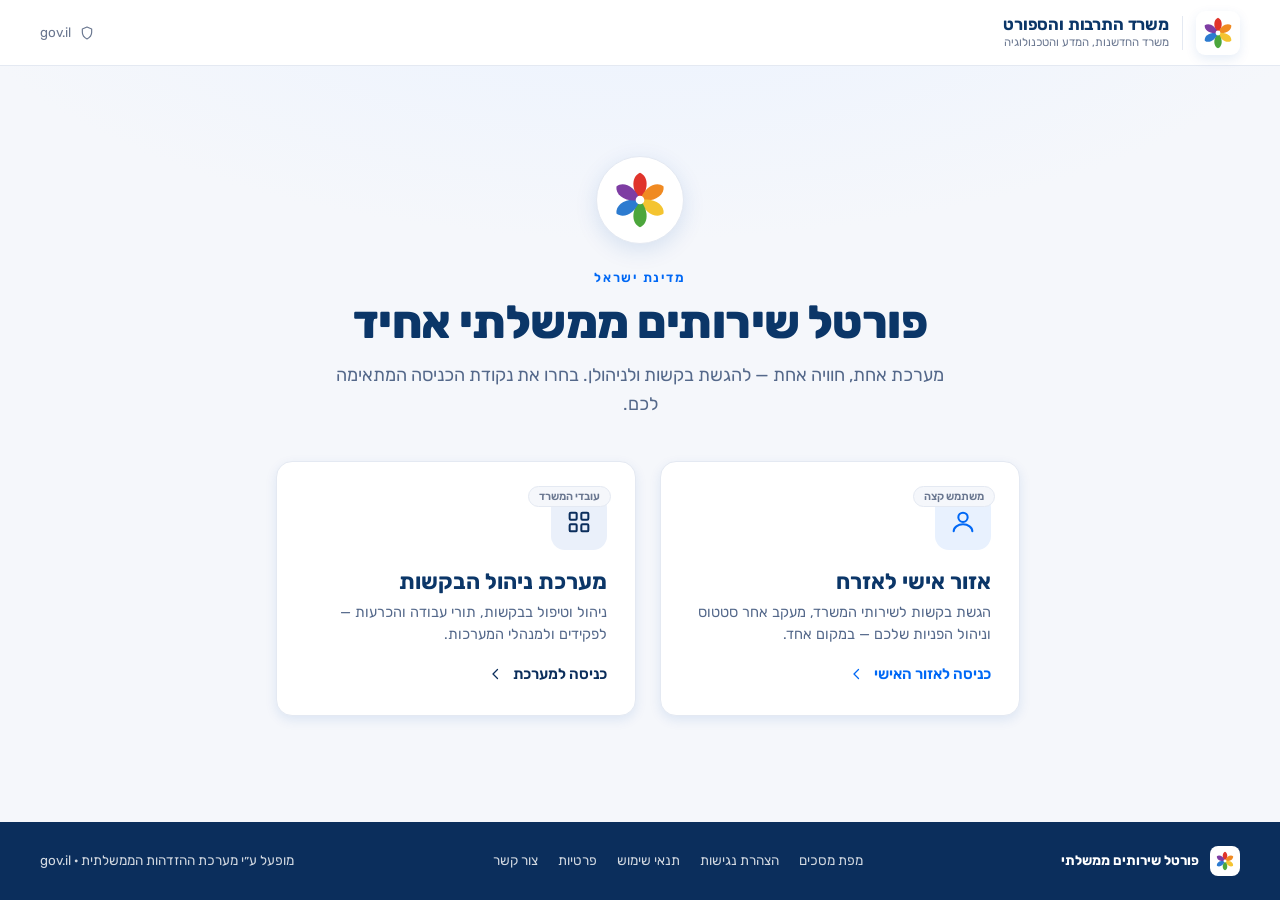
==== Government Digital Platform/Prototype/index.html @ 65f49ddf "Initial commit — פורטל שירותים ממשלתי אחיד Canon (00–10) + high-fidelity coded prototype (Citizen + " ====
<!DOCTYPE html>
<html lang="he" dir="rtl">
<head>
<meta charset="UTF-8">
<meta name="viewport" content="width=device-width, initial-scale=1.0">
<title>פורטל שירותים ממשלתי אחיד</title>
<meta name="description" content="פורטל שירותים ממשלתי אחיד — אזור אישי לאזרח + מערכת ניהול בקשות. מבוסס מערכת העיצוב הממשלתית.">
<link rel="preconnect" href="https://fonts.googleapis.com">
<link rel="preconnect" href="https://fonts.gstatic.com" crossorigin>
<link rel="preload" as="style" href="https://fonts.googleapis.com/css2?family=Rubik:wght@300;400;500;600;700;800&display=swap" onload="this.onload=null;this.rel='stylesheet'">
<noscript><link rel="stylesheet" href="https://fonts.googleapis.com/css2?family=Rubik:wght@300;400;500;600;700;800&display=swap"></noscript>
<link rel="stylesheet" href="styles.css?v=19">
<style>body{font-family:'Rubik',system-ui,'Segoe UI',Arial,sans-serif}</style>
</head>
<body>
  <div id="app"></div>

  <script src="data.js?v=19"></script>
  <script src="components.js?v=19"></script>
  <script src="screens-citizen.js?v=19"></script>
  <script src="screens-operations.js?v=19"></script>
  <script src="app.js?v=19"></script>
</body>
</html>
---- Government Digital Platform/Prototype/styles.css ----
/* ============================================================
   פורטל שירותים ממשלתי אחיד — Design System
   נאמן למערכת העיצוב הממשלתית (gov.il): Rubik · navy ink ·
   azure #0068F5 · 7px · לבן אוורירי. (D-018)
   ============================================================ */

:root{
  /* ---- gov.il palette (extracted live) ---- */
  --blue:#0068F5;          /* פעולה ראשית */
  --blue-d:#0052CC;        /* hover */
  --blue-l:#E8F1FE;        /* רקע כחול בהיר */
  --blue-l2:#F4F8FF;
  --link:#0B6EE0;
  --ink:#0C3058;           /* טקסט גוף (navy) */
  --ink-strong:#0B3668;    /* כותרות */
  --ink-soft:#54688A;      /* טקסט משני */
  --muted:#6A7790;
  --line:#E4E9F2;          /* גבולות */
  --line-2:#CFD8E6;
  --surface:#FFFFFF;
  --bg:#F5F7FB;            /* רקע עמוד */
  --bg-2:#EEF2F8;

  --navy:#0B2E5C;          /* Header פנימי כהה */
  --navy-2:#123A70;
  --gov-grad:linear-gradient(93deg, #025FDB, #025FDB 35%, #0B3668);  /* סרגל gov.il האמיתי */
  --gov-grad-d:linear-gradient(120deg, #0B3668, #025FDB 90%);

  /* ---- status (D-009) ---- */
  --st-draft-t:#475067;  --st-draft-b:#EAEDF3;
  --st-sub-t:#1D4ED8;    --st-sub-b:#DBE7FE;
  --st-prog-t:#0068F5;   --st-prog-b:#E2EEFF;
  --st-wait-t:#B45309;   --st-wait-b:#FDEBD0;
  --st-appr-t:#15803D;   --st-appr-b:#D7F2E0;
  --st-rej-t:#C2241B;    --st-rej-b:#FCE1E0;
  --st-closed-t:#54688A; --st-closed-b:#E6EAF1;

  --note-bg:#FEF7E8; --note-bd:#F0C770; --note-t:#8A5A12;
  --ok:#15803D; --danger:#C2241B; --warn:#B45309;

  --r:7px; --r-lg:16px; --r-sm:5px; --r-pill:999px;
  --sh-1:0 4px 12px rgba(6,77,173,.10);
  --sh-2:0 6px 22px rgba(6,77,173,.13);
  --sh-3:0 22px 54px rgba(6,77,173,.20);
  --ring:0 0 0 3px rgba(0,104,245,.2);
  --hh:66px; /* header height */
}

*{box-sizing:border-box;margin:0;padding:0}
html{scroll-behavior:smooth}
body{font-family:'Rubik',system-ui,sans-serif;background:var(--bg);color:var(--ink);
  font-size:16px;line-height:1.6;-webkit-font-smoothing:antialiased;text-rendering:optimizeLegibility}
button{font-family:inherit;cursor:pointer;border:none;background:none;color:inherit}
a{color:inherit;text-decoration:none}
input,select,textarea{font-family:inherit}
:focus-visible{outline:2px solid var(--blue);outline-offset:2px;border-radius:var(--r-sm)}
.bdi{unicode-bidi:plaintext}
.hidden{display:none}
.muted{color:var(--muted)}
.sr-only{position:absolute;width:1px;height:1px;overflow:hidden;clip:rect(0 0 0 0)}
.ic-svg{display:inline-block;vertical-align:-.18em;flex-shrink:0}
.btn .ic-svg,.nav .ic-svg,.iconbtn .ic-svg,.applauncher .ic-svg,.fab .ic-svg{vertical-align:middle}

#app{display:flex;flex-direction:column;min-height:100vh}
.skip-link{position:fixed;inset-inline-start:12px;top:10px;background:var(--blue);color:#fff;padding:9px 16px;
  border-radius:7px;z-index:500;font-weight:600;font-size:14px;transform:translateY(-200%);transition:transform .15s;box-shadow:var(--sh-2)}
.skip-link:focus{transform:translateY(0)}
.section-h .sec-hint{margin-inline-start:auto;font-size:12.5px;color:var(--muted);font-weight:500}
.section-h .chev{margin-inline-start:10px!important}
.noti-ic{color:var(--blue);display:flex;align-items:center}

/* ============================================================
   LANDING / PORTAL ENTRY
   ============================================================ */
.landing{min-height:100vh;display:flex;flex-direction:column;
  background:radial-gradient(1200px 520px at 50% -8%, #EAF2FF 0%, var(--bg) 60%)}
.landing-top{height:var(--hh);display:flex;align-items:center;justify-content:space-between;
  padding:0 40px;background:#fff;border-bottom:1px solid var(--line)}
.landing-mid{flex:1;display:flex;flex-direction:column;align-items:center;justify-content:center;
  text-align:center;padding:48px 24px 64px}
.landing-mid .emblem-lg{width:88px;height:88px;border-radius:50%;background:#fff;color:var(--navy);
  border:1px solid var(--line);display:flex;align-items:center;justify-content:center;margin-bottom:24px;box-shadow:var(--sh-2)}
.landing-mid .kicker{font-size:13px;font-weight:600;letter-spacing:.12em;color:var(--blue);text-transform:uppercase}
.landing-mid h1{font-size:46px;font-weight:800;color:var(--ink-strong);line-height:1.1;margin:10px 0 12px;letter-spacing:-.01em}
.landing-mid .lead{font-size:18px;color:var(--ink-soft);max-width:620px;line-height:1.6}
.portal-cards{display:grid;grid-template-columns:repeat(2,minmax(0,360px));gap:24px;margin-top:42px;width:100%;max-width:760px}
.portal-card{background:#fff;border:1px solid var(--line);border-radius:16px;padding:32px 28px;text-align:start;
  box-shadow:var(--sh-1);transition:transform .16s, box-shadow .16s, border-color .16s;position:relative;overflow:hidden}
.portal-card::before{content:"";position:absolute;inset-block-start:0;inset-inline:0;height:4px;background:var(--blue);opacity:0;transition:opacity .16s}
.portal-card:hover{transform:translateY(-4px);box-shadow:var(--sh-3);border-color:#BBD4FF}
.portal-card:hover::before{opacity:1}
.portal-card .pc-ic{width:56px;height:56px;border-radius:14px;background:var(--blue-l);color:var(--blue);
  display:flex;align-items:center;justify-content:center;margin-bottom:18px}
.portal-card.ops .pc-ic{background:#EAF0FA;color:var(--navy)}
.portal-card h2{font-size:22px;font-weight:700;color:var(--ink-strong);margin-bottom:6px}
.portal-card p{font-size:14.5px;color:var(--ink-soft);line-height:1.55;margin-bottom:20px;min-height:44px}
.portal-card .pc-go{display:inline-flex;align-items:center;gap:8px;color:var(--blue);font-weight:600;font-size:15px}
.portal-card.ops .pc-go{color:var(--navy)}
.portal-card .pc-tag{position:absolute;inset-block-start:24px;inset-inline-start:24px;font-size:11px;font-weight:600;
  color:var(--muted);background:var(--bg);border:1px solid var(--line);border-radius:var(--r-pill);padding:3px 10px}

/* design index (מפת מסכים) */
.dm-wrap{max-width:980px;margin:0 auto;padding:44px 24px;flex:1;width:100%}
.dm-wrap h1{font-size:30px;font-weight:600;color:var(--ink-strong);text-align:center}
.dm-lead{text-align:center;color:var(--ink-soft);margin:8px 0 32px;font-size:15.5px}
.dm-grp{margin-bottom:30px}
.dm-grp h3{font-size:12px;font-weight:600;letter-spacing:.04em;color:var(--muted);text-transform:uppercase;margin-bottom:14px}
.dm-list{display:grid;grid-template-columns:repeat(auto-fill,minmax(248px,1fr));gap:12px}
.dm-item{display:flex;align-items:center;gap:12px;background:#fff;border:1px solid var(--line);border-radius:10px;padding:14px 16px;font-size:14.5px;font-weight:500;color:var(--ink-strong);box-shadow:var(--sh-1);transition:all .12s;text-align:start}
.dm-item:hover{border-color:var(--blue);box-shadow:var(--sh-2);transform:translateY(-1px)}
.dm-item > .ic-svg:first-child{color:var(--blue)}
.dm-item span{flex:1}
.dm-item > .ic-svg:last-child{color:var(--muted)}

/* ============================================================
   GOV HEADER — light (citizen / gov.il) + dark (operations)
   ============================================================ */
.govbar{height:var(--hh);display:flex;align-items:center;justify-content:space-between;padding:0 40px;
  position:sticky;top:0;z-index:40}
.govbar .right{gap:10px}
.govbar.light{background:#fff;border-bottom:1px solid var(--line);color:var(--ink-strong)}
.govbar.dark{background:var(--gov-grad);color:#fff}
.govbar .left{display:flex;align-items:center;gap:12px;min-width:0}
.govbar .right{display:flex;align-items:center;gap:8px}
/* gov.il-style brand lockup (state emblem + wordmark) */
.brand-lock{display:flex;align-items:center;gap:13px;cursor:pointer}
.brand-lock .emblem{display:flex;align-items:center;color:var(--navy);flex-shrink:0}
.govbar.dark .brand-lock .emblem{color:#fff}
.brand-lock .emblem.ministry{background:#fff;border-radius:9px;padding:4px;box-shadow:var(--sh-1)}
.brand-lock .bl-div{width:1px;height:34px;background:var(--line-2);flex-shrink:0}
.govbar.dark .brand-lock .bl-div{background:rgba(255,255,255,.22)}
.brand-lock .bl-tx{display:flex;flex-direction:column;line-height:1.18;text-align:start}
.brand-lock .wm{font-size:16.5px;font-weight:700;letter-spacing:-.01em;color:var(--ink-strong)}
.govbar.dark .brand-lock .wm{color:#fff}
.brand-lock .wm-sub{font-size:11.5px;font-weight:400;color:var(--muted);margin-top:1px}
.govbar.dark .brand-lock .wm-sub{color:rgba(255,255,255,.7)}

/* header search (citizen) */
.hdr-search{display:flex;align-items:center;gap:9px;background:var(--bg);border:1px solid var(--line);
  border-radius:var(--r-pill);padding:9px 16px;color:var(--muted);min-width:230px;transition:border .12s,box-shadow .12s}
.hdr-search:focus-within{border-color:var(--blue);box-shadow:var(--ring);background:#fff}
.hdr-search input{border:none;background:none;outline:none;font-size:13.5px;color:var(--ink);width:100%}
.iconbtn.lang{width:auto;padding:0 12px;gap:7px;font-size:13.5px;font-weight:500}
.govbar .ctx{display:flex;align-items:center;gap:10px;padding-inline-start:16px;margin-inline-start:8px;
  border-inline-start:1px solid rgba(255,255,255,.18);font-size:14px;font-weight:600}
.govbar .ctx .sw{display:inline-flex;align-items:center;gap:5px;font-size:12.5px;font-weight:500;opacity:.8;cursor:pointer;
  background:rgba(255,255,255,.1);padding:4px 10px;border-radius:var(--r-pill)}
.govbar .ctx .sw:hover{opacity:1;background:rgba(255,255,255,.18)}

.iconbtn{width:40px;height:40px;border-radius:10px;display:flex;align-items:center;justify-content:center;
  position:relative;transition:background .12s;color:inherit}
.govbar.light .iconbtn{color:var(--ink-soft)}
.govbar.light .iconbtn:hover{background:var(--bg)}
.govbar.dark .iconbtn{background:rgba(255,255,255,.1);color:#fff}
.govbar.dark .iconbtn:hover{background:rgba(255,255,255,.2)}
.iconbtn .dot{position:absolute;top:3px;inset-inline-start:5px;min-width:16px;height:16px;background:var(--danger);
  color:#fff;border:2px solid #fff;border-radius:var(--r-pill);font-size:9px;font-weight:700;display:flex;align-items:center;justify-content:center;padding:0 2px}
.govbar.dark .iconbtn .dot{border-color:var(--navy)}
.applauncher{width:40px;height:40px;border-radius:10px;display:flex;align-items:center;justify-content:center;color:#fff;
  background:rgba(255,255,255,.1);transition:background .12s}
.applauncher:hover{background:rgba(255,255,255,.2)}
.userpill{display:flex;align-items:center;gap:9px;border-radius:var(--r-pill);padding:5px 14px 5px 6px;font-size:13.5px;font-weight:600}
.govbar.light .userpill{border:1px solid var(--line)}
.govbar.light .userpill:hover{background:var(--bg)}
.govbar.dark .userpill{background:rgba(255,255,255,.1);color:#fff}
.govbar.dark .userpill:hover{background:rgba(255,255,255,.2)}
.userpill .up-tx{display:flex;flex-direction:column;text-align:start;line-height:1.15}
.userpill .sub{font-size:10.5px;font-weight:400;color:var(--muted)}
.govbar.dark .userpill .sub{color:rgba(255,255,255,.65)}
.userpill .up-tx + .ic-svg{opacity:.55}
.ava{width:30px;height:30px;border-radius:50%;background:var(--blue);color:#fff;display:flex;align-items:center;
  justify-content:center;font-weight:700;font-size:13px;flex-shrink:0;order:-1}
.govbar.dark .ava{background:rgba(255,255,255,.22)}
.txtbtn{font-size:13.5px;font-weight:500;padding:8px 12px;border-radius:8px;color:inherit}
.txtbtn:hover{background:var(--bg)}

/* ============================================================
   APP LAYOUT
   ============================================================ */
.app-body{display:flex;flex:1;min-height:0}
.app-wrap{flex:1;display:flex;flex-direction:column;min-height:100vh}
.side{width:248px;background:#fff;border-inline-end:1px solid var(--line);padding:16px 0;flex-shrink:0;display:flex;flex-direction:column}
.side .grp{font-size:11px;font-weight:600;letter-spacing:.06em;color:var(--muted);padding:18px 24px 8px;text-transform:uppercase}
.nav{display:flex;align-items:center;gap:13px;padding:12px 24px;color:var(--ink-soft);font-weight:500;font-size:15px;
  border-inline-start:3px solid transparent;width:100%;text-align:start;transition:background .1s,color .1s}
.nav:hover{background:var(--bg)}
.nav.on{background:var(--blue-l);color:var(--ink-strong);border-inline-start-color:var(--blue);font-weight:600}
.nav .ic{width:22px;display:flex;align-items:center;justify-content:center;flex-shrink:0;color:var(--muted)}
.nav.on .ic{color:var(--blue)}
.nav .badge{margin-inline-start:auto;background:var(--danger);color:#fff;font-size:11px;font-weight:700;border-radius:var(--r-pill);padding:1px 7px;min-width:20px;text-align:center}
.side .foot{margin-top:auto;padding:14px 12px 6px;font-size:11.5px;color:var(--muted)}

.main{flex:1;padding:40px 48px;overflow:auto;width:100%;max-width:1320px;margin:0 auto}
.main.narrow{max-width:1000px}

/* ---- titles / breadcrumb ---- */
.crumb{font-size:13px;color:var(--muted);margin-bottom:14px;display:flex;align-items:center;gap:8px;flex-wrap:wrap}
.crumb b{color:var(--ink-soft);font-weight:600}
.crumb .sep{opacity:.6}
.page-head{display:flex;justify-content:space-between;align-items:flex-start;gap:16px;flex-wrap:wrap;margin-bottom:10px}
h1.title{font-size:32px;font-weight:600;line-height:1.2;color:var(--ink-strong);letter-spacing:0}
h2.sec{font-size:19px;font-weight:600;color:var(--ink-strong);letter-spacing:0}
.sub{color:var(--ink-soft);font-size:16px;line-height:1.6;margin-bottom:28px;max-width:780px}

/* ============================================================
   BUTTONS (gov.il: #0068F5, 7px, medium weight)
   ============================================================ */
.btn{display:inline-flex;align-items:center;justify-content:center;gap:8px;border-radius:var(--r);
  padding:11px 24px;font-weight:500;font-size:15px;transition:all .14s;border:1px solid transparent;white-space:nowrap;line-height:1.2}
.btn-pri{background:var(--blue);color:#fff}
.btn-pri:hover{background:var(--blue-d);box-shadow:0 4px 12px rgba(0,104,245,.28)}
.btn-out{background:#fff;color:var(--blue);border-color:var(--line-2)}
.btn-out:hover{border-color:var(--blue);background:var(--blue-l2)}
.btn-ghost{color:var(--blue)}
.btn-ghost:hover{background:var(--blue-l)}
.btn-danger{background:#fff;color:var(--danger);border-color:#E7B4B0}
.btn-danger:hover{background:var(--st-rej-b);border-color:var(--danger)}
.btn-sm{padding:8px 16px;font-size:13.5px}
.btn-lg{padding:14px 30px;font-size:16px}
.btn:disabled{opacity:.45;cursor:not-allowed}
.btn-block{width:100%}
.link{color:var(--link);font-weight:600;font-size:13.5px;text-decoration:none;border-bottom:1px solid transparent}
.link:hover{border-bottom-color:currentColor}

/* ============================================================
   CARDS
   ============================================================ */
.card{background:#fff;border:1px solid #EEF2F8;border-radius:var(--r-lg);box-shadow:var(--sh-1)}
.card.accent{position:relative;border-top:3px solid var(--blue)}
.card-h{padding:18px 24px;border-bottom:1px solid var(--bg-2);display:flex;align-items:center;justify-content:space-between;gap:10px}
.card-h b{font-size:16px;font-weight:600;display:flex;align-items:center;gap:10px;color:var(--ink-strong)}
.card-h b .ic-svg{color:var(--blue)}
.card-b{padding:24px}
.row{display:flex;gap:18px;flex-wrap:wrap}
.two-col{display:flex;gap:22px;align-items:flex-start;flex-wrap:wrap}
.two-col .col-main{flex:2;min-width:340px}
.two-col .col-side{flex:1;min-width:270px}
.divider{height:1px;background:var(--bg-2);margin:20px 0}

/* gov.il personal-area blue hero panel */
.cit-hero{background:var(--gov-grad);border-radius:20px;padding:30px 34px;
  color:#fff;margin-bottom:30px;position:relative;overflow:hidden}
.cit-hero .hero-tx{position:relative;z-index:2;max-width:640px}
.cit-hero h2{font-size:26px;font-weight:600;color:#fff;letter-spacing:0}
.cit-hero p{opacity:.92;margin:7px 0 18px;font-size:15px}
.cit-hero .hero-search{display:flex;align-items:center;gap:10px;background:#fff;border-radius:var(--r-pill);
  padding:6px 20px 6px 6px;max-width:540px;box-shadow:0 6px 18px rgba(6,40,90,.18)}
.cit-hero .hero-search input{flex:1;border:none;outline:none;font-size:14.5px;color:var(--ink);background:none}
.cit-hero .hero-search .go{width:42px;height:42px;border-radius:50%;background:var(--blue);color:#fff;display:flex;align-items:center;justify-content:center;flex-shrink:0}
.cit-hero .hero-deco{position:absolute;inset-block:0;inset-inline-start:34px;width:200px;opacity:.16;display:grid;
  grid-template-columns:repeat(8,1fr);align-content:center;gap:14px;z-index:1}
.cit-hero .hero-deco i{width:5px;height:5px;border-radius:50%;background:#fff}
.cit-hero .hero-art{position:absolute;inset-block:0;inset-inline-end:34px;width:200px;display:flex;align-items:center;z-index:1}

/* ---- spot illustration (gov.il style) ---- */
.art-slot{display:flex;align-items:center;justify-content:center;background:linear-gradient(140deg,#E9F2FE,#F5F9FF);
  border:1px solid #DCEAFD;border-radius:14px;color:var(--blue);min-height:120px;position:relative;overflow:hidden}
.art-slot .art-medallion{width:64px;height:64px;border-radius:50%;background:#fff;box-shadow:0 8px 18px rgba(6,77,173,.14);
  display:flex;align-items:center;justify-content:center;color:var(--blue);z-index:2}
.art-slot .art-dot{position:absolute;border-radius:50%;background:#CFE2FB;z-index:1}
.art-slot .art-dot.a{width:14px;height:14px;top:20px;inset-inline-start:26px}
.art-slot .art-dot.b{width:9px;height:9px;bottom:24px;inset-inline-end:34px}
.art-slot .art-dot.c{width:26px;height:26px;bottom:14px;inset-inline-start:44px;background:#E3EFFD}
.art-slot.on-blue{background:rgba(255,255,255,.12);border-color:rgba(255,255,255,.28)}
.art-slot.on-blue .art-medallion{background:#fff}
.art-slot.on-blue .art-dot{background:rgba(255,255,255,.22)}
.art-slot.on-blue .art-dot.c{background:rgba(255,255,255,.14)}

/* ---- avatar ---- */
.avatar{display:inline-flex;align-items:center;justify-content:center;border-radius:50%;background:#8C9BB5;color:#fff;font-weight:600;flex-shrink:0}

/* ---- "בתוקף" ok badge ---- */
.badge-ok{display:inline-flex;align-items:center;gap:6px;font-size:13px;font-weight:600;color:var(--ok);
  background:#E7F6EC;border:1px solid #B6E3C4;border-radius:var(--r-pill);padding:5px 13px}

/* ---- section head with count ---- */
.section-head{display:flex;align-items:center;gap:10px;margin:6px 0 4px}
.section-head h2{font-size:21px;font-weight:600;color:var(--ink-strong)}
.section-head .cnt{background:var(--blue);color:#fff;font-size:12px;font-weight:700;border-radius:var(--r-pill);min-width:22px;height:22px;display:inline-flex;align-items:center;justify-content:center;padding:0 6px}
.section-sub{color:var(--ink-soft);font-size:14px;margin-bottom:16px}

/* ---- update card ---- */
.update-card{display:flex;align-items:center;gap:20px;background:#fff;border:1px solid #EEF2F8;border-radius:var(--r-lg);
  box-shadow:var(--sh-1);padding:22px 24px;margin-bottom:30px}
.update-card .uc-art{width:76px;flex-shrink:0}
.update-card .uc-art .art-slot{min-height:64px;border-radius:12px}
.update-card .uc-tx{flex:1;min-width:0}
.update-card .uc-tx b{font-size:16px;font-weight:600;color:var(--ink-strong)}
.update-card .uc-tx .src{font-size:13px;color:var(--muted);margin:3px 0 6px}
.update-card .uc-tx p{font-size:14px;color:var(--ink-soft);line-height:1.55}

/* ---- big action cards ---- */
.action-cards{display:grid;grid-template-columns:repeat(3,1fr);gap:20px;margin-top:6px}
.action-card{background:#fff;border:1px solid #EEF2F8;border-radius:var(--r-lg);box-shadow:var(--sh-1);overflow:hidden;
  text-align:center;transition:transform .15s,box-shadow .15s;display:flex;flex-direction:column}
.action-card:hover{transform:translateY(-3px);box-shadow:var(--sh-2)}
.action-card .ac-art{height:150px;border:none!important;border-bottom:1px solid #EEF2F8!important;border-radius:0!important}
.action-card .ac-b{padding:18px 16px 22px}
.action-card .ac-b b{font-size:17px;font-weight:600;color:var(--ink-strong)}
.action-card .ac-b p{font-size:13.5px;color:var(--ink-soft);margin-top:5px}

/* ---- profile (MyGov style) ---- */
.profile-card{display:flex;align-items:center;gap:18px;padding:26px}
.profile-card .pc-tx b{font-size:21px;font-weight:600;color:var(--ink-strong)}
.profile-card .pc-tx .meta{font-size:14px;color:var(--muted);margin-top:5px}
.info-cols{display:flex;flex-wrap:wrap}
.info-col{flex:1;min-width:210px;padding:6px 24px;border-inline-start:1px solid var(--bg-2)}
.info-col:first-child{border-inline-start:none}
.info-col .ic-head{display:flex;align-items:center;justify-content:space-between;gap:8px;margin-bottom:10px}
.info-col .ic-head .lbl{display:flex;align-items:center;gap:7px;font-size:14.5px;font-weight:600;color:var(--ink-strong)}
.info-col .ic-head .lbl .ic-svg{color:var(--muted)}
.info-col .val{font-size:14px;color:var(--ink-soft);line-height:1.75}

.stats{display:grid;grid-template-columns:repeat(4,1fr);gap:18px;margin-bottom:30px}
.stat{background:#fff;border:1px solid var(--line);border-radius:var(--r-lg);padding:22px 24px;position:relative;box-shadow:var(--sh-1)}
.stat .n{font-size:34px;font-weight:700;line-height:1;color:var(--ink-strong)}
.stat .l{font-size:14px;color:var(--ink-soft);font-weight:500;margin-top:9px}
.stat .ic{position:absolute;top:20px;inset-inline-end:22px;width:38px;height:38px;border-radius:10px;background:var(--blue-l);
  color:var(--blue);display:flex;align-items:center;justify-content:center}
.stat.alarm .n{color:var(--danger)}
.stat.alarm .ic{background:var(--st-rej-b);color:var(--danger)}

/* ============================================================
   STATUS (D-009)
   ============================================================ */
.badge-st{display:inline-flex;align-items:center;gap:6px;font-size:12.5px;font-weight:600;border-radius:var(--r-pill);
  padding:4px 12px;white-space:nowrap;line-height:1.4}
.badge-st::before{content:"";width:7px;height:7px;border-radius:50%;background:currentColor}
.st-draft{color:var(--st-draft-t);background:var(--st-draft-b)}
.st-sub{color:var(--st-sub-t);background:var(--st-sub-b)}
.st-prog{color:var(--st-prog-t);background:var(--st-prog-b)}
.st-wait{color:var(--st-wait-t);background:var(--st-wait-b)}
.st-appr{color:var(--st-appr-t);background:var(--st-appr-b)}
.st-rej{color:var(--st-rej-t);background:var(--st-rej-b)}
.st-closed{color:var(--st-closed-t);background:var(--st-closed-b)}

.tl{list-style:none;position:relative;padding-inline-start:30px}
.tl:before{content:"";position:absolute;inset-inline-start:8px;top:8px;bottom:12px;width:2px;background:var(--line-2)}
.tl li{position:relative;padding:0 0 22px 0}
.tl li:last-child{padding-bottom:0}
.tl li .pt{position:absolute;inset-inline-start:-30px;top:1px;width:18px;height:18px;border-radius:50%;background:#fff;border:2px solid var(--line-2);z-index:1}
.tl li.done .pt{background:var(--ok);border-color:var(--ok)}
.tl li.done .pt::after{content:"";position:absolute;inset:0;background:no-repeat center/10px url("data:image/svg+xml;utf8,<svg xmlns='http://www.w3.org/2000/svg' width='12' height='12' viewBox='0 0 24 24' fill='none' stroke='white' stroke-width='3' stroke-linecap='round' stroke-linejoin='round'><path d='M5 12.5 10 17l9-10'/></svg>")}
.tl li.cur .pt{background:var(--blue);border-color:var(--blue);box-shadow:0 0 0 4px rgba(0,104,245,.18)}
.tl li .nm{font-weight:600;font-size:15px;color:var(--ink-strong)}
.tl li.todo .nm{font-weight:500;color:var(--muted)}
.tl li .dt{font-size:12.5px;color:var(--muted);margin-top:2px}
.tl li.cur .nm{color:var(--blue)}

/* ---- alerts ---- */
.alert{display:flex;gap:15px;align-items:center;justify-content:space-between;background:var(--note-bg);
  border:1px solid var(--note-bd);border-radius:var(--r-lg);padding:18px 22px;margin-bottom:26px}
.alert .ico{color:var(--note-t);flex-shrink:0}
.alert .tx b{color:var(--note-t);font-size:15.5px;font-weight:700}
.alert .tx p{font-size:14px;color:var(--note-t);margin-top:3px;opacity:.92}
.alert .grow{flex:1}
.note-box{display:flex;gap:11px;background:var(--note-bg);border:1px solid var(--note-bd);border-radius:var(--r);
  padding:14px 16px;font-size:14px;color:var(--note-t);margin-bottom:18px;line-height:1.55}
.note-box .ico{flex-shrink:0;color:var(--note-t)}
.info-box{display:flex;gap:11px;background:var(--blue-l);border:1px solid #BCD7FE;border-radius:var(--r);
  padding:14px 16px;font-size:14px;color:#0A4196;margin-bottom:18px;line-height:1.55}
.info-box .ico{flex-shrink:0;color:var(--blue)}

.toast{position:fixed;inset-block-end:26px;inset-inline-start:26px;background:var(--ink-strong);color:#fff;padding:13px 20px;
  border-radius:var(--r);font-size:14px;font-weight:500;box-shadow:var(--sh-3);z-index:400;display:flex;align-items:center;gap:11px;animation:tin .25s ease;max-width:360px}
.toast.ok{background:#14532D}
.toast .ic-svg{flex-shrink:0}
@keyframes tin{from{transform:translateY(12px);opacity:0}to{transform:translateY(0);opacity:1}}

/* ---- list rows ---- */
.lrow{display:flex;align-items:center;gap:16px;padding:17px 24px;border-bottom:1px solid var(--bg-2)}
.lrow:last-child{border-bottom:none}
.lrow:hover{background:var(--blue-l2)}
.lrow .info{flex:1;min-width:0}
.lrow .nm{font-weight:600;font-size:15px;color:var(--ink-strong)}
.lrow .mt{font-size:13px;color:var(--muted);margin-top:2px}
.idpair{display:flex;gap:16px;flex-wrap:wrap;font-size:13px;color:var(--muted)}
.idpair b{color:var(--ink-soft);font-weight:600}

/* ============================================================
   SYSTEM GATEWAY (Operations post-login)
   ============================================================ */
.gateway-wrap{flex:1;padding:56px 32px;background:radial-gradient(1100px 480px at 50% -10%, #EAF2FF, var(--bg) 62%)}
.gateway-wrap .gw-head{text-align:center;margin-bottom:38px}
.gateway-wrap .gw-head h1{font-size:30px;font-weight:800;color:var(--ink-strong)}
.gateway-wrap .gw-head p{color:var(--ink-soft);margin-top:8px;font-size:15.5px}
.gateway{display:grid;grid-template-columns:repeat(auto-fill,minmax(280px,1fr));gap:20px;max-width:1060px;margin:0 auto}
.gw-card{background:#fff;border:1px solid var(--line);border-radius:14px;overflow:hidden;box-shadow:var(--sh-1);
  text-align:start;transition:transform .16s,box-shadow .16s,border-color .16s;display:flex;flex-direction:column}
.gw-card:not(.disabled):hover{transform:translateY(-3px);box-shadow:var(--sh-3);border-color:#BBD4FF}
.gw-card .banner{height:112px;background:var(--gov-grad);display:flex;align-items:center;justify-content:center;position:relative}
.gw-card .banner .gw-logo{width:58px;height:58px;border-radius:15px;background:rgba(255,255,255,.18);color:#fff;display:flex;align-items:center;justify-content:center;font-weight:700;font-size:26px;border:1px solid rgba(255,255,255,.25)}
.gw-card .banner.maint{background:linear-gradient(135deg,#9A6A1E,#D79A2E)}
.gw-card .banner.lock{background:linear-gradient(135deg,#3A4A63,#5A6B86)}
.gw-card .state-msg{position:absolute;inset:0;display:flex;flex-direction:column;align-items:center;justify-content:center;gap:5px;font-size:14.5px;font-weight:600;text-align:center;padding:10px;color:#fff}
.gw-card.disabled{cursor:not-allowed}
.gw-card .ftr{padding:16px 18px;display:flex;align-items:center;justify-content:space-between;gap:10px}
.gw-card .ftr .nm{font-size:16.5px;font-weight:700;color:var(--ink-strong)}
.gw-card .ftr .org{font-size:13px;color:var(--muted);margin-top:1px}
.gw-card .ftr .tag{font-size:11px;font-weight:600;color:var(--muted);background:var(--bg);border:1px solid var(--line);border-radius:var(--r-pill);padding:3px 10px}
.gw-card .ftr .go{color:var(--blue)}
.gw-card .ftr .seal{width:32px;height:32px;border-radius:8px;background:var(--blue-l);color:var(--blue);display:flex;align-items:center;justify-content:center;font-weight:700;font-size:12px;flex-shrink:0}

/* ============================================================
   STATUS ACCORDION (Operations request list)
   ============================================================ */
.acc{border:1px solid var(--line);border-radius:var(--r-lg);overflow:hidden;margin-bottom:14px;background:#fff;box-shadow:var(--sh-1)}
.acc-h{display:flex;align-items:center;gap:11px;padding:16px 20px;background:#fff;cursor:pointer;width:100%;text-align:start}
.acc-h:hover{background:var(--blue-l2)}
.acc.open .acc-h{border-bottom:1px solid var(--bg-2)}
.acc-h .chev{transition:transform .18s;color:var(--muted);display:flex}
.acc.open .acc-h .chev{transform:rotate(180deg)}
.acc-h .ttl{font-size:16px;font-weight:700;color:var(--ink-strong)}
.acc-h .cnt{color:var(--blue);font-weight:700}
.acc-h .frac{margin-inline-start:auto;font-size:12px;color:var(--muted);font-weight:500}
.acc-body{display:none}
.acc.open .acc-body{display:block}
.req-row{display:flex;align-items:center;gap:18px;padding:15px 20px;border-top:1px solid var(--bg-2)}
.req-row:first-child{border-top:none}
.req-row:hover{background:var(--blue-l2)}
.req-row .who{flex:1;min-width:0}
.req-row .who .nm{font-weight:600;font-size:14.5px;color:var(--ink-strong)}
.req-row .who .role{font-size:13px;color:var(--muted);margin-top:1px}
.req-row .col{font-size:13.5px;color:var(--ink-soft);min-width:96px}
.req-row .col .lbl{font-size:11px;color:var(--muted);font-weight:500;display:block;margin-bottom:1px}
.req-row .acts{display:flex;gap:4px}
.req-row .acts button{width:34px;height:34px;border-radius:8px;color:var(--muted);display:flex;align-items:center;justify-content:center}
.req-row .acts button:hover{background:var(--blue-l);color:var(--blue)}

.qtabs{display:flex;gap:6px;border-bottom:1px solid var(--line);margin-bottom:18px;flex-wrap:wrap}
.qtab{display:inline-flex;align-items:center;gap:7px;padding:11px 18px;font-size:14.5px;font-weight:500;color:var(--ink-soft);border-bottom:2px solid transparent;margin-bottom:-1px}
.qtab:hover{color:var(--blue)}
.qtab.on{color:var(--blue);border-bottom-color:var(--blue);font-weight:600}
.qtab.sla.on{color:var(--danger);border-bottom-color:var(--danger)}
.qtab .c{background:var(--bg-2);color:var(--ink-soft);font-size:12px;font-weight:600;border-radius:var(--r-pill);padding:1px 8px}
.qtab.on .c{background:var(--blue-l);color:var(--blue)}
.qtab.sla.on .c{background:var(--st-rej-b);color:var(--danger)}
.toolbar{display:flex;align-items:flex-end;gap:14px;flex-wrap:wrap;margin-bottom:16px}
.toolbar .field{margin:0}
.listmeta{display:flex;align-items:center;gap:16px;font-size:13.5px;color:var(--ink-soft);margin-bottom:14px}
.listmeta .grow{margin-inline-start:auto}

/* ============================================================
   CASE SECTIONS (Operations case workspace)
   ============================================================ */
.case-head{background:var(--gov-grad);color:#fff;border-radius:var(--r-lg) var(--r-lg) 0 0;
  padding:20px 24px;display:flex;align-items:center;justify-content:space-between;gap:16px;flex-wrap:wrap}
.case-head .who b{font-size:19px;font-weight:700}
.case-head .who .meta{font-size:13px;opacity:.78;margin-top:3px}
.case-actions{display:flex;align-items:center;gap:10px;flex-wrap:wrap;padding:16px 24px;background:#fff;border:1px solid var(--line);border-top:none}
.case-actions .ts{font-size:13px;color:var(--muted);display:flex;align-items:center;gap:6px}
.case-actions .grow{margin-inline-start:auto}
.section{border:1px solid var(--line);border-top:none;background:#fff}
.section:last-child{border-radius:0 0 var(--r-lg) var(--r-lg)}
.section-h{display:flex;align-items:center;gap:13px;padding:16px 24px;cursor:pointer;width:100%;text-align:start}
.section-h:hover{background:var(--blue-l2)}
.section-h .num{font-size:12px;color:#fff;font-weight:700;background:var(--blue);border-radius:6px;padding:2px 8px}
.section-h .ttl{font-size:16.5px;font-weight:700;color:var(--ink-strong)}
.section-h .chev{margin-inline-start:auto;color:var(--muted);transition:transform .18s;display:flex}
.section.open .section-h .chev{transform:rotate(180deg)}
.section-b{display:none;padding:8px 24px 24px}
.section.open .section-b{display:block}

/* ============================================================
   DATA TABLE
   ============================================================ */
.tbl-tools{display:flex;align-items:center;gap:8px;flex-wrap:wrap;padding:0 0 14px}
.tbl-tools input.search{border:1px solid var(--line-2);border-radius:var(--r);padding:10px 14px;font-size:14px;min-width:240px}
.chip{border:1px solid var(--line);background:#fff;border-radius:var(--r);padding:9px 14px;font-size:13.5px;font-weight:500;color:var(--ink-soft);display:inline-flex;align-items:center;gap:6px}
.chip:hover{border-color:var(--blue);color:var(--blue)}
.tbl-tools .sp{margin-inline-start:auto}
.tblwrap{overflow-x:auto;border:1px solid var(--line);border-radius:var(--r-lg)}
table.dt{width:100%;border-collapse:collapse;font-size:13.5px;white-space:nowrap}
table.dt thead th{background:var(--bg);color:var(--ink-soft);text-align:start;padding:13px 15px;font-weight:600;font-size:12.5px;border-bottom:1px solid var(--line)}
table.dt tbody td{border-bottom:1px solid var(--bg-2);padding:12px 15px;color:var(--ink)}
table.dt tbody tr:last-child td{border-bottom:none}
table.dt tbody tr:hover{background:var(--blue-l2)}

/* ============================================================
   FORMS
   ============================================================ */
.req-note{font-size:13.5px;color:var(--muted);margin-bottom:16px}
.req-note .req,.field label .req,.req{color:var(--danger);font-weight:700}
.field{display:flex;flex-direction:column;gap:7px;margin-bottom:18px;flex:1;min-width:220px}
.field label{font-size:14px;font-weight:600;color:var(--ink-strong)}
.field .hint{font-size:12.5px;color:var(--muted);font-weight:400}
.field input,.field select,.field textarea{border:1px solid var(--line-2);border-radius:var(--r);padding:12px 14px;font-size:15px;
  background:#fff;color:var(--ink);width:100%;transition:border .1s,box-shadow .1s}
.field textarea{min-height:96px;resize:vertical}
.field input::placeholder,.field textarea::placeholder{color:#9AA8BE}
.field input[readonly]{background:var(--bg);color:var(--ink-soft);border-color:var(--line)}
.field input:focus,.field select:focus,.field textarea:focus{outline:none;border-color:var(--blue);box-shadow:var(--ring)}
.field.err input,.field.err select{border-color:var(--danger);box-shadow:0 0 0 3px rgba(194,36,27,.14)}
.field .errmsg{font-size:13px;color:var(--danger);font-weight:500;display:none}
.field.err .errmsg{display:block}
.field .ok-tag{font-size:12.5px;color:var(--ok);font-weight:600}
.fieldset{border:1px solid var(--line);border-radius:var(--r);padding:18px 20px;margin-bottom:18px}
.fieldset > legend{font-size:14px;font-weight:700;color:var(--ink-strong);padding:0 7px}
.check{display:flex;align-items:flex-start;gap:10px;font-size:14px;color:var(--ink);cursor:pointer;margin-bottom:11px}
.check input{margin-top:3px;width:17px;height:17px;accent-color:var(--blue);flex-shrink:0}

/* stepper */
.stepper{display:flex;align-items:flex-start;gap:0;margin-bottom:8px;overflow-x:auto;padding-bottom:6px}
.step{display:flex;flex-direction:column;align-items:center;gap:8px;font-size:13px;color:var(--muted);font-weight:500;flex:1;min-width:96px;position:relative;text-align:center}
.step .c{width:34px;height:34px;border-radius:50%;border:2px solid var(--line-2);display:flex;align-items:center;justify-content:center;font-size:14px;font-weight:600;background:#fff;color:var(--muted);z-index:2;transition:all .12s}
.step .lbl{padding:0 6px;line-height:1.25}
.step::before{content:"";position:absolute;top:17px;inset-inline-end:50%;width:100%;height:2px;background:var(--line-2);z-index:1}
.step:last-child::before{display:none}
.step.done .c{background:var(--ok);border-color:var(--ok);color:#fff}
.step.done::before{background:var(--ok)}
.step.on{color:var(--blue)}
.step.on .c{border-color:var(--blue);background:var(--blue);color:#fff;box-shadow:0 0 0 4px rgba(0,104,245,.16)}
.step.clickable{cursor:pointer}
.progressbar{height:6px;background:var(--bg-2);border-radius:var(--r-pill);overflow:hidden;margin:18px 0 22px}
.progressbar > i{display:block;height:100%;background:var(--blue);border-radius:var(--r-pill);transition:width .3s}

.formhead{display:flex;align-items:center;gap:16px;margin-bottom:8px}
.formhead .emb{width:52px;height:52px;border-radius:13px;background:var(--blue-l);color:var(--blue);display:flex;align-items:center;justify-content:center;flex-shrink:0}
.formhead .ttl b{font-size:22px;font-weight:700;display:block;line-height:1.18;color:var(--ink-strong)}
.formhead .ttl .org{font-size:13.5px;color:var(--muted)}
.formhead .ttl .rid{font-size:13px;color:var(--blue);font-weight:600;margin-top:2px}
.formtools{display:flex;gap:8px;flex-wrap:wrap;margin:18px 0 6px}
.formtools button{display:inline-flex;align-items:center;gap:7px;font-size:13px;font-weight:500;color:var(--ink-soft);border:1px solid var(--line);border-radius:var(--r);padding:8px 14px;background:#fff}
.formtools button:hover{border-color:var(--blue);color:var(--blue)}

/* rich form sections */
.form-sec{font-size:17px;font-weight:600;color:var(--ink-strong);margin:8px 0 16px;padding-bottom:10px;border-bottom:1px solid var(--bg-2);display:flex;align-items:center;gap:9px}
.form-sec .ic-svg{color:var(--blue)}
.form-sec:not(:first-child){margin-top:30px}
.repeat-card{border:1px solid var(--line);border-radius:var(--r);padding:18px 20px;margin-bottom:14px;background:var(--blue-l2)}
.repeat-card .rc-h{display:flex;align-items:center;justify-content:space-between;margin-bottom:12px}
.repeat-card .rc-h b{font-size:14.5px;color:var(--ink-strong)}
.repeat-card .rc-sub{font-size:13px;font-weight:600;color:var(--muted);margin:10px 0 6px}
.btn-add{display:inline-flex;align-items:center;gap:7px;color:var(--blue);font-weight:600;font-size:14px;border:1px dashed var(--line-2);border-radius:var(--r);padding:10px 16px;background:#fff;width:100%;justify-content:center;margin-bottom:8px}
.btn-add:hover{border-color:var(--blue);background:var(--blue-l)}
.form-table{width:100%;border-collapse:collapse;font-size:13.5px;margin-bottom:10px}
.form-table th{background:var(--bg);color:var(--ink-soft);text-align:start;padding:10px 12px;font-weight:600;font-size:12.5px;border-bottom:1px solid var(--line)}
.form-table td{border-bottom:1px solid var(--bg-2);padding:8px 12px;vertical-align:middle}
.form-table input,.form-table select{border:1px solid var(--line-2);border-radius:6px;padding:8px 10px;font-size:13.5px;width:100%;min-width:90px}
.form-table .row-del{color:var(--danger);width:30px;height:30px;border-radius:6px;display:inline-flex;align-items:center;justify-content:center}
.form-table .row-del:hover{background:var(--st-rej-b)}
.track-cards{display:grid;grid-template-columns:repeat(3,1fr);gap:14px;margin-bottom:8px}
.track-card{border:1.5px solid var(--line);border-radius:var(--r);padding:18px 16px;text-align:center;cursor:pointer;transition:all .12s;background:#fff}
.track-card:hover{border-color:var(--blue);background:var(--blue-l2)}
.track-card.on{border-color:var(--blue);background:var(--blue-l);box-shadow:0 0 0 2px var(--blue) inset}
.track-card .tc-em{font-size:30px;margin-bottom:8px}
.track-card b{font-size:15px;color:var(--ink-strong);display:block}
.track-card p{font-size:12.5px;color:var(--ink-soft);margin-top:5px;line-height:1.5}
.sig-pad{border:1.5px dashed var(--line-2);border-radius:var(--r);height:120px;display:flex;align-items:center;justify-content:center;color:var(--muted);font-size:13.5px;background:var(--bg);margin-bottom:8px}
.sum-block{border:1px solid var(--line);border-radius:var(--r);padding:16px 18px;margin-bottom:14px}
.sum-block .sb-h{display:flex;align-items:center;justify-content:space-between;margin-bottom:10px}
.sum-block .sb-h b{font-size:15px;color:var(--ink-strong)}
.sum-block .sb-grid{display:grid;grid-template-columns:repeat(2,1fr);gap:8px 24px;font-size:14px}
.sum-block .sb-grid .k{color:var(--muted)}
.sum-block .sb-grid .v{color:var(--ink-strong);font-weight:500}

.dropzone{border:2px dashed var(--line-2);border-radius:var(--r);padding:26px;text-align:center;color:var(--muted);font-size:14px;background:var(--bg);transition:all .12s;cursor:pointer}
.dropzone:hover{border-color:var(--blue);background:var(--blue-l)}
.dropzone .big{display:block;margin-bottom:8px;color:var(--blue)}
.dropzone.req-miss{border-color:var(--note-bd);background:var(--note-bg)}
.filechip{display:inline-flex;align-items:center;gap:10px;background:var(--bg);border:1px solid var(--line);border-radius:var(--r);padding:11px 14px;font-size:13.5px;font-weight:500;width:100%;color:var(--ink)}
.filechip .x{margin-inline-start:auto;color:var(--muted);cursor:pointer}
.filechip.ok{background:var(--st-appr-b);border-color:#A7D7B4}
.formfoot{display:flex;justify-content:space-between;align-items:center;border-top:1px solid var(--bg-2);padding-top:20px;margin-top:22px;flex-wrap:wrap;gap:12px}
.formfoot .acts{display:flex;gap:10px;align-items:center;flex-wrap:wrap}
.autosave{font-size:13px;color:var(--muted);display:flex;align-items:center;gap:7px}
.note{font-size:13.5px;color:var(--muted);margin-top:7px}

/* ============================================================
   PILLS / SERVICE / EMPTY / STATES / LOGIN / FOOTER
   ============================================================ */
.pills{display:flex;gap:9px;flex-wrap:wrap;margin-bottom:18px}
.pill{border:1px solid var(--line);background:#fff;color:var(--ink-soft);border-radius:var(--r-pill);padding:8px 16px;font-size:13.5px;font-weight:500;transition:all .1s}
.pill:hover{border-color:var(--blue);color:var(--blue)}
.pill.on{background:var(--blue);color:#fff;border-color:var(--blue)}
.pill .c{opacity:.7;margin-inline-start:4px}

.svc{display:flex;align-items:center;gap:18px;padding:20px 22px;border-bottom:1px solid var(--bg-2);text-align:start;width:100%;background:#fff;transition:background .1s}
.svc:last-child{border-bottom:none}
.svc:hover{background:var(--blue-l2)}
.svc .ic{width:52px;height:52px;border-radius:13px;background:var(--blue-l);color:var(--blue);display:flex;align-items:center;justify-content:center;flex-shrink:0}
.svc .t{flex:1}
.svc .t b{font-size:16px;font-weight:700;display:block;color:var(--ink-strong)}
.svc .t p{font-size:13.5px;color:var(--ink-soft);margin-top:3px}
.svc .meta{font-size:12.5px;color:var(--blue);font-weight:600;margin-top:5px}
.svc .arr{color:var(--blue)}

.empty{text-align:center;padding:48px 24px;color:var(--muted)}
.empty .ic{width:64px;height:64px;border-radius:50%;background:var(--bg);color:var(--muted);display:flex;align-items:center;justify-content:center;margin:0 auto}
.empty b{display:block;color:var(--ink-strong);margin:14px 0 4px;font-size:17px}
.empty p{max-width:420px;margin:0 auto 16px}

.state-page,.sys-state{flex:1;display:flex;flex-direction:column;align-items:center;justify-content:center;text-align:center;padding:72px 24px}
.sys-state{background:radial-gradient(900px 400px at 50% 0%, #EAF2FF, var(--bg) 60%)}
.state-page .ic,.sys-state .ic{width:92px;height:92px;border-radius:50%;display:flex;align-items:center;justify-content:center;margin-bottom:22px;background:#fff;box-shadow:var(--sh-2)}
.sys-state .ic{color:var(--blue)}
.state-page .ic.warn,.sys-state .ic.warn{color:var(--warn)}
.state-page .ic.ok{color:var(--ok)}
.state-page .ic.lock,.sys-state .ic.lock{color:var(--ink-soft)}
.state-page h1,.sys-state h1{font-size:26px;font-weight:800;margin-bottom:10px;color:var(--ink-strong)}
.state-page p,.sys-state p{color:var(--ink-soft);max-width:460px;margin-bottom:22px;font-size:15.5px}

/* ---- Login ---- */
.login{flex:1;display:flex;align-items:center;justify-content:center;padding:48px 20px;
  background:radial-gradient(1000px 460px at 50% -8%, #EAF2FF, var(--bg) 62%)}
.card-login{background:#fff;border:1px solid var(--line);border-radius:16px;box-shadow:var(--sh-2);width:100%;max-width:820px;overflow:hidden}
.lhead{background:var(--gov-grad);color:#fff;padding:26px 34px;display:flex;align-items:center;gap:14px}
.lhead .seal{width:46px;height:46px;border-radius:12px;background:rgba(255,255,255,.16);display:flex;align-items:center;justify-content:center}
.lhead h2{font-size:21px;font-weight:700}
.lhead p{font-size:13px;opacity:.85;margin-top:2px}
.lbody{padding:36px 34px;display:grid;grid-template-columns:1.05fr 1fr;gap:0}
.lmain{padding-inline-end:34px;border-inline-end:1px solid var(--line)}
.lalt{padding-inline-start:34px}
.card-login h3{font-size:18px;font-weight:700;color:var(--ink-strong);margin-bottom:6px}
.id-btn{display:flex;align-items:center;justify-content:center;gap:11px;background:var(--blue);border-radius:var(--r);padding:16px;font-weight:600;color:#fff;margin:18px 0 14px;font-size:16px;width:100%;transition:background .12s;box-shadow:0 2px 6px rgba(0,104,245,.3)}
.id-btn:hover{background:var(--blue-d)}
.alt-card{display:flex;align-items:center;gap:13px;border:1px solid var(--line);border-radius:var(--r);padding:14px 16px;margin-bottom:11px;font-size:14px;font-weight:600;color:var(--ink-strong);background:#fff;transition:all .1s;width:100%;text-align:start}
.alt-card:hover{border-color:var(--blue);background:var(--blue-l)}
.alt-card .ic{width:38px;height:38px;border-radius:10px;background:var(--bg);color:var(--blue);display:flex;align-items:center;justify-content:center;flex-shrink:0}
.sec-foot{padding:16px 34px;border-top:1px solid var(--line);font-size:12.5px;color:var(--muted);display:flex;align-items:center;justify-content:space-between;gap:10px;flex-wrap:wrap}
.sec-foot span{display:flex;align-items:center;gap:7px}

/* ---- footers ---- */
.govfoot{background:var(--navy);color:rgba(255,255,255,.82);padding:24px 40px;display:flex;align-items:center;justify-content:space-between;gap:18px;flex-wrap:wrap;font-size:13.5px}
.govfoot .brand{display:flex;align-items:center;gap:11px;font-weight:700;color:#fff}
.govfoot .brand .fseal{width:30px;height:30px;border-radius:8px;background:rgba(255,255,255,.14);display:flex;align-items:center;justify-content:center}
.govfoot .lnks{display:flex;gap:20px;flex-wrap:wrap}
.govfoot a{font-weight:400}
.govfoot a:hover{text-decoration:underline;color:#fff}

.screen-foot{display:flex;justify-content:space-between;align-items:center;gap:14px;flex-wrap:wrap;margin-top:30px;padding-top:18px;border-top:1px solid var(--bg-2);font-size:13px;color:var(--muted)}

.fab{position:fixed;inset-block-end:24px;inset-inline-end:24px;background:var(--navy);color:#fff;border-radius:var(--r-pill);padding:12px 20px;font-weight:600;font-size:14px;box-shadow:var(--sh-3);display:flex;align-items:center;gap:9px;z-index:250}
.fab:hover{background:#0A2447}
.actionbar{display:flex;gap:11px;align-items:center;flex-wrap:wrap;margin-bottom:20px}

/* mobile drawer */
.hamburger{display:none;width:40px;height:40px;border-radius:10px;align-items:center;justify-content:center;color:var(--ink-soft)}
.hamburger:hover{background:var(--bg)}
.menu-overlay{display:none;position:fixed;inset:0;background:rgba(11,46,92,.45);z-index:45}
@media(min-width:981px){.sticky-cta{position:sticky;top:84px}}

@media(max-width:980px){
  .hamburger{display:flex}
  .hdr-search{display:none}
  .iconbtn.lang span{display:none}
  .govbar{padding:0 16px}
  .menu-overlay{}
  .side{position:fixed;inset-block:0;inset-inline-start:0;z-index:50;width:284px;display:flex;
    transform:translateX(100%);transition:transform .25s ease;box-shadow:var(--sh-3);overflow-y:auto}
  body.menu-open .side{transform:translateX(0)}
  body.menu-open .menu-overlay{display:block}
  .stats{grid-template-columns:repeat(2,1fr)}
  .action-cards{grid-template-columns:1fr}
  .cit-hero{padding:24px 22px}
  .cit-hero .hero-art{display:none}
  .cit-hero .hero-tx{max-width:none}
  .info-cols{flex-direction:column}
  .info-col{flex:none;width:100%;border-inline-start:none;border-top:1px solid var(--bg-2);padding:14px 4px}
  .info-col:first-child{border-top:none}
  .update-card{flex-wrap:wrap}
  .update-card .btn{width:100%}
  .lbody{grid-template-columns:1fr}
  .lmain{padding-inline-end:0;border-inline-end:none;border-bottom:1px solid var(--line);padding-bottom:22px;margin-bottom:22px}
  .lalt{padding-inline-start:0}
  .portal-cards{grid-template-columns:1fr;max-width:400px}
  .gateway{grid-template-columns:1fr;max-width:420px}
  .req-row{flex-wrap:wrap;gap:8px 14px}
  .case-head,.case-actions{flex-direction:column;align-items:stretch}
  .toolbar .field{min-width:100%!important}
  .main{padding:24px 18px}
  h1.title{font-size:27px}
  .landing-top{padding:0 16px}
}
@media(max-width:560px){.stats{grid-template-columns:1fr}.landing-mid h1{font-size:32px}.dm-list{grid-template-columns:1fr}}
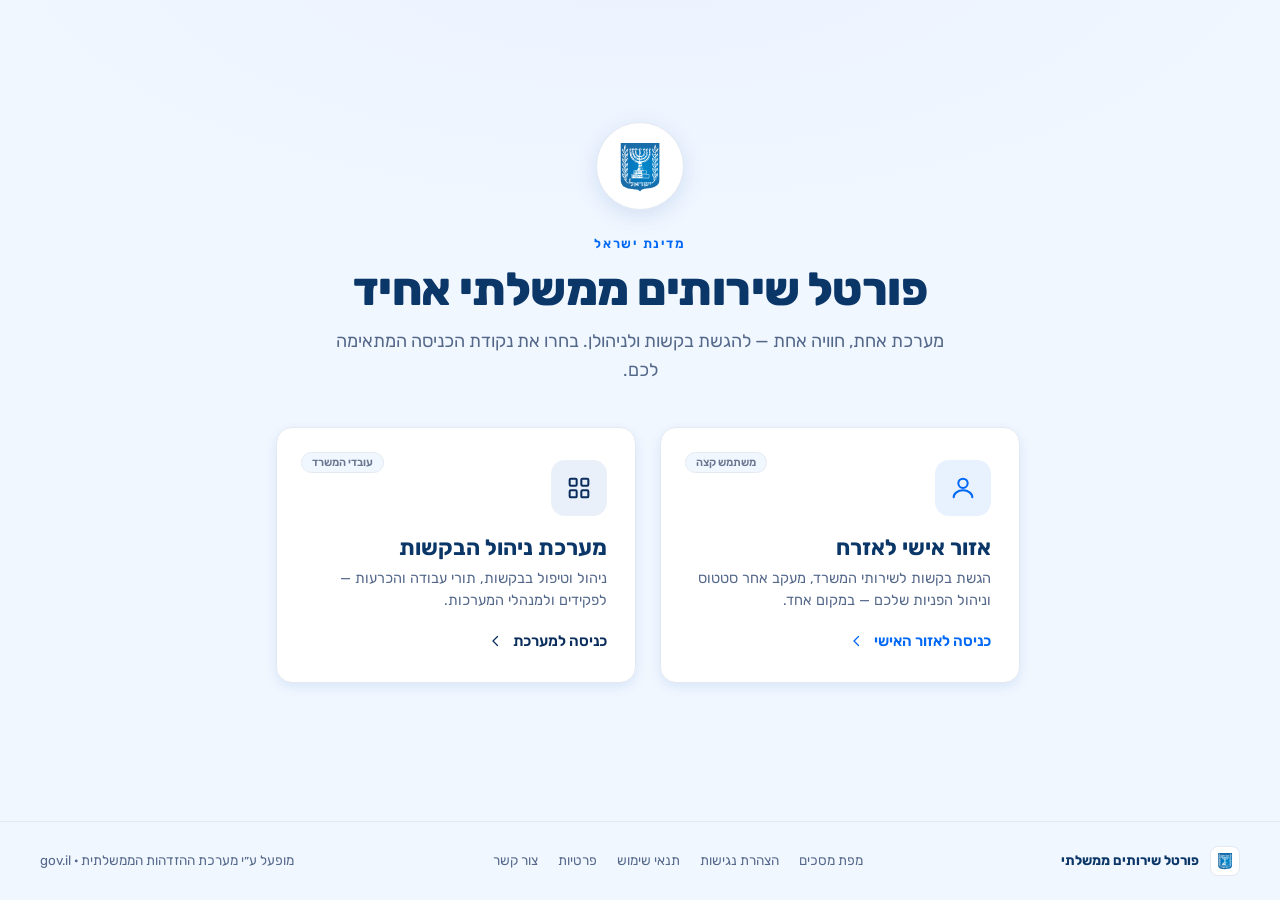
==== commit 277a97ee: "שיפורי טופס רב-שלבי, מסך שירות וניקוי ממשק + תיקון cache-bust - טופס: formtools בכותרת (שמאל, מיושר " ====
--- a/Government Digital Platform/Prototype/index.html
+++ b/Government Digital Platform/Prototype/index.html
@@ -9,16 +9,16 @@
 <link rel="preconnect" href="https://fonts.gstatic.com" crossorigin>
 <link rel="preload" as="style" href="https://fonts.googleapis.com/css2?family=Rubik:wght@300;400;500;600;700;800&display=swap" onload="this.onload=null;this.rel='stylesheet'">
 <noscript><link rel="stylesheet" href="https://fonts.googleapis.com/css2?family=Rubik:wght@300;400;500;600;700;800&display=swap"></noscript>
-<link rel="stylesheet" href="styles.css?v=19">
+<link rel="stylesheet" href="styles.css?v=21">
 <style>body{font-family:'Rubik',system-ui,'Segoe UI',Arial,sans-serif}</style>
 </head>
 <body>
   <div id="app"></div>
 
-  <script src="data.js?v=19"></script>
-  <script src="components.js?v=19"></script>
-  <script src="screens-citizen.js?v=19"></script>
-  <script src="screens-operations.js?v=19"></script>
-  <script src="app.js?v=19"></script>
+  <script src="data.js?v=21"></script>
+  <script src="components.js?v=21"></script>
+  <script src="screens-citizen.js?v=21"></script>
+  <script src="screens-operations.js?v=21"></script>
+  <script src="app.js?v=21"></script>
 </body>
 </html>
--- a/Government Digital Platform/Prototype/styles.css
+++ b/Government Digital Platform/Prototype/styles.css
@@ -18,8 +18,8 @@
   --line:#E4E9F2;          /* גבולות */
   --line-2:#CFD8E6;
   --surface:#FFFFFF;
-  --bg:#F5F7FB;            /* רקע עמוד */
-  --bg-2:#EEF2F8;
+  --bg:#F1F7FF;            /* רקע עמוד — תואם gov.il */
+  --bg-2:#E7EFFB;
 
   --navy:#0B2E5C;          /* Header פנימי כהה */
   --navy-2:#123A70;
@@ -86,9 +86,7 @@
 .portal-cards{display:grid;grid-template-columns:repeat(2,minmax(0,360px));gap:24px;margin-top:42px;width:100%;max-width:760px}
 .portal-card{background:#fff;border:1px solid var(--line);border-radius:16px;padding:32px 28px;text-align:start;
   box-shadow:var(--sh-1);transition:transform .16s, box-shadow .16s, border-color .16s;position:relative;overflow:hidden}
-.portal-card::before{content:"";position:absolute;inset-block-start:0;inset-inline:0;height:4px;background:var(--blue);opacity:0;transition:opacity .16s}
 .portal-card:hover{transform:translateY(-4px);box-shadow:var(--sh-3);border-color:#BBD4FF}
-.portal-card:hover::before{opacity:1}
 .portal-card .pc-ic{width:56px;height:56px;border-radius:14px;background:var(--blue-l);color:var(--blue);
   display:flex;align-items:center;justify-content:center;margin-bottom:18px}
 .portal-card.ops .pc-ic{background:#EAF0FA;color:var(--navy)}
@@ -96,7 +94,7 @@
 .portal-card p{font-size:14.5px;color:var(--ink-soft);line-height:1.55;margin-bottom:20px;min-height:44px}
 .portal-card .pc-go{display:inline-flex;align-items:center;gap:8px;color:var(--blue);font-weight:600;font-size:15px}
 .portal-card.ops .pc-go{color:var(--navy)}
-.portal-card .pc-tag{position:absolute;inset-block-start:24px;inset-inline-start:24px;font-size:11px;font-weight:600;
+.portal-card .pc-tag{position:absolute;inset-block-start:24px;inset-inline-end:24px;font-size:11px;font-weight:600;
   color:var(--muted);background:var(--bg);border:1px solid var(--line);border-radius:var(--r-pill);padding:3px 10px}
 
 /* design index (מפת מסכים) */
@@ -141,11 +139,19 @@
 .hdr-search:focus-within{border-color:var(--blue);box-shadow:var(--ring);background:#fff}
 .hdr-search input{border:none;background:none;outline:none;font-size:13.5px;color:var(--ink);width:100%}
 .iconbtn.lang{width:auto;padding:0 12px;gap:7px;font-size:13.5px;font-weight:500}
-.govbar .ctx{display:flex;align-items:center;gap:10px;padding-inline-start:16px;margin-inline-start:8px;
+.govbar .ctx{display:flex;flex-direction:column;align-items:flex-start;gap:5px;padding-inline-start:16px;margin-inline-start:8px;
   border-inline-start:1px solid rgba(255,255,255,.18);font-size:14px;font-weight:600}
-.govbar .ctx .sw{display:inline-flex;align-items:center;gap:5px;font-size:12.5px;font-weight:500;opacity:.8;cursor:pointer;
-  background:rgba(255,255,255,.1);padding:4px 10px;border-radius:var(--r-pill)}
-.govbar .ctx .sw:hover{opacity:1;background:rgba(255,255,255,.18)}
+.govbar .ctx .ctx-sys{font-size:16.5px;font-weight:700;letter-spacing:-.01em;line-height:1}
+.govbar .ctx .sw{display:inline-flex;align-items:center;gap:6px;font-size:12.5px;font-weight:500;opacity:.9;cursor:pointer;white-space:nowrap;
+  background:rgba(255,255,255,.12);padding:4px 11px;border-radius:var(--r-pill)}
+.govbar .ctx .sw:hover{opacity:1;background:rgba(255,255,255,.2)}
+.subsysmenu .um-item.on{color:var(--blue);background:var(--blue-l);font-weight:600}
+.dropdown-pop{background:#fff;border:1px solid var(--line);border-radius:12px;box-shadow:var(--sh-3);padding:6px}
+.dropdown-pop .dp-head{font-size:11.5px;font-weight:600;color:var(--muted);padding:8px 12px 6px;letter-spacing:.02em}
+.dropdown-pop .dp-item{display:flex;align-items:center;justify-content:space-between;gap:10px;width:100%;padding:11px 12px;border-radius:8px;font-size:14px;font-weight:600;color:var(--ink-strong);text-align:start;transition:background .12s}
+.dropdown-pop .dp-item:hover{background:var(--bg)}
+.dropdown-pop .dp-item .ic-svg{color:var(--muted);flex-shrink:0}
+.dropdown-pop .dp-item:hover .ic-svg{color:var(--blue)}
 
 .iconbtn{width:40px;height:40px;border-radius:10px;display:flex;align-items:center;justify-content:center;
   position:relative;transition:background .12s;color:inherit}
@@ -154,23 +160,39 @@
 .govbar.dark .iconbtn{background:rgba(255,255,255,.1);color:#fff}
 .govbar.dark .iconbtn:hover{background:rgba(255,255,255,.2)}
 .iconbtn .dot{position:absolute;top:3px;inset-inline-start:5px;min-width:16px;height:16px;background:var(--danger);
-  color:#fff;border:2px solid #fff;border-radius:var(--r-pill);font-size:9px;font-weight:700;display:flex;align-items:center;justify-content:center;padding:0 2px}
-.govbar.dark .iconbtn .dot{border-color:var(--navy)}
+  color:#fff;border-radius:var(--r-pill);font-size:9px;font-weight:700;display:flex;align-items:center;justify-content:center;padding:0 2px}
 .applauncher{width:40px;height:40px;border-radius:10px;display:flex;align-items:center;justify-content:center;color:#fff;
   background:rgba(255,255,255,.1);transition:background .12s}
 .applauncher:hover{background:rgba(255,255,255,.2)}
-.userpill{display:flex;align-items:center;gap:9px;border-radius:var(--r-pill);padding:5px 14px 5px 6px;font-size:13.5px;font-weight:600}
+.userpill{display:flex;align-items:center;gap:9px;height:40px;flex-shrink:0;box-sizing:border-box;border-radius:var(--r-pill);padding:0 14px 0 5px;font-size:13.5px;font-weight:600}
 .govbar.light .userpill{border:1px solid var(--line)}
 .govbar.light .userpill:hover{background:var(--bg)}
 .govbar.dark .userpill{background:rgba(255,255,255,.1);color:#fff}
 .govbar.dark .userpill:hover{background:rgba(255,255,255,.2)}
-.userpill .up-tx{display:flex;flex-direction:column;text-align:start;line-height:1.15}
-.userpill .sub{font-size:10.5px;font-weight:400;color:var(--muted)}
+.userpill .up-tx{display:flex;flex-direction:column;text-align:start;line-height:1.15;white-space:nowrap}
+.userpill .sub{font-size:10.5px;font-weight:400;color:var(--muted);margin:0;max-width:none;line-height:1.15}
 .govbar.dark .userpill .sub{color:rgba(255,255,255,.65)}
 .userpill .up-tx + .ic-svg{opacity:.55}
 .ava{width:30px;height:30px;border-radius:50%;background:var(--blue);color:#fff;display:flex;align-items:center;
-  justify-content:center;font-weight:700;font-size:13px;flex-shrink:0;order:-1}
+  justify-content:center;flex-shrink:0;order:-1}
+.ava .ic-svg{display:block}
 .govbar.dark .ava{background:rgba(255,255,255,.22)}
+.userpill-wrap{position:relative;flex-shrink:0}
+.usermenu{position:absolute;top:calc(100% + 8px);inset-inline-end:0;min-width:210px;background:#fff;border:1px solid var(--line);border-radius:12px;box-shadow:var(--sh-3);padding:6px;z-index:60;display:flex;flex-direction:column;gap:2px}
+.usermenu.hidden{display:none}
+.usermenu .um-item{display:flex;align-items:center;gap:10px;padding:9px 12px;border-radius:8px;font-size:14px;font-weight:500;color:var(--ink-strong);text-align:start;width:100%}
+.usermenu .um-item:hover{background:var(--bg)}
+.usermenu .um-item .ic-svg{color:var(--muted);flex-shrink:0}
+.usermenu .um-item.danger{color:var(--danger)}
+.usermenu .um-item.danger .ic-svg{color:var(--danger)}
+.usermenu .um-div{height:1px;background:var(--line);margin:5px 4px}
+.subsys-wrap{position:relative}
+.subsysmenu{position:absolute;top:calc(100% + 10px);inset-inline-start:0;min-width:230px;background:#fff;border:1px solid var(--line);border-radius:12px;box-shadow:var(--sh-3);padding:6px;z-index:60;display:flex;flex-direction:column;gap:2px}
+.subsysmenu.hidden{display:none}
+.subsysmenu .um-item{display:flex;align-items:center;gap:10px;padding:9px 12px;border-radius:8px;font-size:14px;font-weight:500;color:var(--ink-strong);text-align:start;width:100%}
+.subsysmenu .um-item:hover{background:var(--bg)}
+.subsysmenu .um-item .ic-svg{color:var(--muted);flex-shrink:0}
+.subsysmenu .um-div{height:1px;background:var(--line);margin:5px 4px}
 .txtbtn{font-size:13.5px;font-weight:500;padding:8px 12px;border-radius:8px;color:inherit}
 .txtbtn:hover{background:var(--bg)}
 
@@ -197,6 +219,8 @@
 .crumb{font-size:13px;color:var(--muted);margin-bottom:14px;display:flex;align-items:center;gap:8px;flex-wrap:wrap}
 .crumb b{color:var(--ink-soft);font-weight:600}
 .crumb .sep{opacity:.6}
+.crumb .crumb-link{color:inherit;font:inherit;cursor:pointer;border-radius:4px}
+.crumb .crumb-link:hover{color:var(--blue);text-decoration:underline}
 .page-head{display:flex;justify-content:space-between;align-items:flex-start;gap:16px;flex-wrap:wrap;margin-bottom:10px}
 h1.title{font-size:32px;font-weight:600;line-height:1.2;color:var(--ink-strong);letter-spacing:0}
 h2.sec{font-size:19px;font-weight:600;color:var(--ink-strong);letter-spacing:0}
@@ -227,6 +251,7 @@
    ============================================================ */
 .card{background:#fff;border:1px solid #EEF2F8;border-radius:var(--r-lg);box-shadow:var(--sh-1)}
 .card.accent{position:relative;border-top:3px solid var(--blue)}
+.card.cta-band{background:var(--blue-l);border:1px solid #BBD4FF;box-shadow:none}
 .card-h{padding:18px 24px;border-bottom:1px solid var(--bg-2);display:flex;align-items:center;justify-content:space-between;gap:10px}
 .card-h b{font-size:16px;font-weight:600;display:flex;align-items:center;gap:10px;color:var(--ink-strong)}
 .card-h b .ic-svg{color:var(--blue)}
@@ -325,7 +350,6 @@
    ============================================================ */
 .badge-st{display:inline-flex;align-items:center;gap:6px;font-size:12.5px;font-weight:600;border-radius:var(--r-pill);
   padding:4px 12px;white-space:nowrap;line-height:1.4}
-.badge-st::before{content:"";width:7px;height:7px;border-radius:50%;background:currentColor}
 .st-draft{color:var(--st-draft-t);background:var(--st-draft-b)}
 .st-sub{color:var(--st-sub-t);background:var(--st-sub-b)}
 .st-prog{color:var(--st-prog-t);background:var(--st-prog-b)}
@@ -374,6 +398,8 @@
 .lrow .info{flex:1;min-width:0}
 .lrow .nm{font-weight:600;font-size:15px;color:var(--ink-strong)}
 .lrow .mt{font-size:13px;color:var(--muted);margin-top:2px}
+.lrow.lrow-mine .info{flex:0 1 auto}
+.lrow.lrow-mine > :last-child{margin-inline-start:auto}
 .idpair{display:flex;gap:16px;flex-wrap:wrap;font-size:13px;color:var(--muted)}
 .idpair b{color:var(--ink-soft);font-weight:600}
 
@@ -388,18 +414,20 @@
 .gw-card{background:#fff;border:1px solid var(--line);border-radius:14px;overflow:hidden;box-shadow:var(--sh-1);
   text-align:start;transition:transform .16s,box-shadow .16s,border-color .16s;display:flex;flex-direction:column}
 .gw-card:not(.disabled):hover{transform:translateY(-3px);box-shadow:var(--sh-3);border-color:#BBD4FF}
-.gw-card .banner{height:112px;background:var(--gov-grad);display:flex;align-items:center;justify-content:center;position:relative}
+.gw-card .banner{height:128px;background:var(--gov-grad);display:flex;align-items:center;justify-content:center;position:relative;overflow:hidden}
+.gw-card .banner .bn-img{position:absolute;inset:0;width:100%;height:100%;object-fit:cover;object-position:center}
 .gw-card .banner .gw-logo{width:58px;height:58px;border-radius:15px;background:rgba(255,255,255,.18);color:#fff;display:flex;align-items:center;justify-content:center;font-weight:700;font-size:26px;border:1px solid rgba(255,255,255,.25)}
-.gw-card .banner.maint{background:linear-gradient(135deg,#9A6A1E,#D79A2E)}
-.gw-card .banner.lock{background:linear-gradient(135deg,#3A4A63,#5A6B86)}
-.gw-card .state-msg{position:absolute;inset:0;display:flex;flex-direction:column;align-items:center;justify-content:center;gap:5px;font-size:14.5px;font-weight:600;text-align:center;padding:10px;color:#fff}
+.gw-card .banner .tag{position:absolute;z-index:2;inset-block-start:14px;inset-inline-start:14px;font-size:11px;font-weight:600;color:#fff;background:rgba(11,54,104,.78);border:1px solid rgba(255,255,255,.3);border-radius:var(--r-pill);padding:3px 11px;backdrop-filter:blur(2px)}
+.gw-card .banner.maint::after,.gw-card .banner.lock::after{content:"";position:absolute;inset:0;z-index:1}
+.gw-card .banner.maint::after{background:linear-gradient(135deg,rgba(154,106,30,.9),rgba(215,154,46,.88))}
+.gw-card .banner.lock::after{background:linear-gradient(135deg,rgba(58,74,99,.92),rgba(90,107,134,.9))}
+.gw-card .state-msg{position:absolute;z-index:2;inset:0;display:flex;flex-direction:column;align-items:center;justify-content:center;gap:5px;font-size:14.5px;font-weight:600;text-align:center;padding:10px;color:#fff}
 .gw-card.disabled{cursor:not-allowed}
-.gw-card .ftr{padding:16px 18px;display:flex;align-items:center;justify-content:space-between;gap:10px}
-.gw-card .ftr .nm{font-size:16.5px;font-weight:700;color:var(--ink-strong)}
-.gw-card .ftr .org{font-size:13px;color:var(--muted);margin-top:1px}
-.gw-card .ftr .tag{font-size:11px;font-weight:600;color:var(--muted);background:var(--bg);border:1px solid var(--line);border-radius:var(--r-pill);padding:3px 10px}
-.gw-card .ftr .go{color:var(--blue)}
-.gw-card .ftr .seal{width:32px;height:32px;border-radius:8px;background:var(--blue-l);color:var(--blue);display:flex;align-items:center;justify-content:center;font-weight:700;font-size:12px;flex-shrink:0}
+.gw-card .ftr{position:relative;padding:18px}
+.gw-card .ftr .seal{position:absolute;z-index:3;inset-block-start:-26px;inset-inline-end:18px;width:52px;height:52px;border-radius:12px;background:#fff;border:1px solid var(--line);box-shadow:var(--sh-2);display:flex;align-items:center;justify-content:center}
+.gw-card .ftr .org{font-size:13px;color:var(--muted);margin-bottom:3px;white-space:nowrap;overflow:hidden;text-overflow:ellipsis;padding-inline-end:58px}
+.gw-card .ftr .nm{font-size:17px;font-weight:700;color:var(--ink-strong);line-height:1.25;white-space:nowrap;overflow:hidden;text-overflow:ellipsis}
+.gw-card .ftr .go{display:none}
 
 /* ============================================================
    STATUS ACCORDION (Operations request list)
@@ -415,7 +443,7 @@
 .acc-h .frac{margin-inline-start:auto;font-size:12px;color:var(--muted);font-weight:500}
 .acc-body{display:none}
 .acc.open .acc-body{display:block}
-.req-row{display:flex;align-items:center;gap:18px;padding:15px 20px;border-top:1px solid var(--bg-2)}
+.req-row{display:flex;align-items:center;gap:18px;padding:15px 20px;border-top:1px solid var(--bg-2);cursor:pointer}
 .req-row:first-child{border-top:none}
 .req-row:hover{background:var(--blue-l2)}
 .req-row .who{flex:1;min-width:0}
@@ -450,16 +478,47 @@
 .case-actions{display:flex;align-items:center;gap:10px;flex-wrap:wrap;padding:16px 24px;background:#fff;border:1px solid var(--line);border-top:none}
 .case-actions .ts{font-size:13px;color:var(--muted);display:flex;align-items:center;gap:6px}
 .case-actions .grow{margin-inline-start:auto}
-.section{border:1px solid var(--line);border-top:none;background:#fff}
-.section:last-child{border-radius:0 0 var(--r-lg) var(--r-lg)}
-.section-h{display:flex;align-items:center;gap:13px;padding:16px 24px;cursor:pointer;width:100%;text-align:start}
+.section{border:1px solid var(--line);background:#fff;border-radius:var(--r-lg);margin-bottom:14px;box-shadow:var(--sh-1);overflow:hidden}
+.section-h{display:flex;align-items:center;gap:10px;padding:16px 24px;cursor:pointer;width:100%;text-align:start}
 .section-h:hover{background:var(--blue-l2)}
-.section-h .num{font-size:12px;color:#fff;font-weight:700;background:var(--blue);border-radius:6px;padding:2px 8px}
 .section-h .ttl{font-size:16.5px;font-weight:700;color:var(--ink-strong)}
-.section-h .chev{margin-inline-start:auto;color:var(--muted);transition:transform .18s;display:flex}
+.section-h .num{margin-inline-start:auto;font-size:13px;font-weight:600;color:var(--muted)}
+.section-h .chev{color:var(--muted);transition:transform .18s;display:flex}
 .section.open .section-h .chev{transform:rotate(180deg)}
 .section-b{display:none;padding:8px 24px 24px}
 .section.open .section-b{display:block}
+
+/* ---- Case detail: sticky identity bar + Google-Docs-style ToC ---- */
+.case-bar{position:sticky;top:0;z-index:50;display:flex;align-items:center;gap:14px;background:#fff;border-bottom:1px solid var(--line);box-shadow:0 1px 6px rgba(11,46,92,.07);padding:12px 40px;min-height:64px}
+.case-back{width:38px;height:38px;border-radius:10px;display:flex;align-items:center;justify-content:center;color:var(--ink-soft);border:1px solid var(--line);flex-shrink:0;transition:all .12s}
+.case-back:hover{background:var(--blue-l);color:var(--blue);border-color:#BBD4FF}
+.case-id{min-width:0;flex-shrink:1}
+.case-id .ci-title{display:flex;align-items:center;gap:10px;font-size:17px;font-weight:700;color:var(--ink-strong);white-space:nowrap;overflow:hidden;text-overflow:ellipsis}
+.case-id .ci-meta{font-size:12.5px;color:var(--muted);margin-top:3px;white-space:nowrap;overflow:hidden;text-overflow:ellipsis}
+.case-bar-actions{display:flex;align-items:center;gap:8px;margin-inline-start:auto;flex-shrink:0}
+.toc-wrap{position:relative;display:none}
+.case-layout{display:grid;grid-template-columns:1fr 226px;gap:28px;align-items:start}
+.case-layout.toc-collapsed{grid-template-columns:1fr 40px}
+.case-doc{min-width:0}
+.section{scroll-margin-top:84px}
+/* ToC sits on the canvas — no card bg/border/shadow */
+.case-toc{position:sticky;top:84px;align-self:start;background:transparent;border:none;box-shadow:none;padding:0}
+.case-toc .toc-h{display:flex;align-items:center;gap:8px;font-size:12px;font-weight:700;color:var(--muted);padding:4px 8px 8px}
+.case-toc .toc-toggle{width:26px;height:26px;border-radius:7px;display:flex;align-items:center;justify-content:center;color:var(--muted);flex-shrink:0}
+.case-toc .toc-toggle:hover{background:var(--bg-2);color:var(--blue)}
+.case-toc .toc-item{display:flex;align-items:center;gap:10px;width:100%;padding:8px 8px;border-radius:8px;font-size:13.5px;font-weight:500;color:var(--ink-soft);text-align:start;transition:background .1s,color .1s}
+.case-toc .toc-item:hover{background:var(--bg-2);color:var(--blue)}
+.case-toc .toc-item .toc-num{width:20px;height:20px;border-radius:6px;background:var(--bg-2);color:var(--muted);font-size:11px;font-weight:700;display:inline-flex;align-items:center;justify-content:center;flex-shrink:0;transition:background .1s,color .1s}
+.case-toc .toc-item:hover .toc-num{background:var(--blue);color:#fff}
+.case-toc.collapsed .toc-h-tx,.case-toc.collapsed .toc-item{display:none}
+@media(max-width:980px){
+  .case-layout,.case-layout.toc-collapsed{grid-template-columns:1fr}
+  .case-toc{display:none}
+  .toc-wrap{display:inline-block}
+  .case-bar{padding:12px 16px}
+  .btn.icon-collapse .btn-lbl{display:none}
+  .btn.icon-collapse{padding-inline:10px}
+}
 
 /* ============================================================
    DATA TABLE
@@ -489,6 +548,9 @@
 .field textarea{min-height:96px;resize:vertical}
 .field input::placeholder,.field textarea::placeholder{color:#9AA8BE}
 .field input[readonly]{background:var(--bg);color:var(--ink-soft);border-color:var(--line)}
+.field select{appearance:none;-webkit-appearance:none;-moz-appearance:none;
+  background-image:url("data:image/svg+xml,%3Csvg xmlns='http://www.w3.org/2000/svg' width='16' height='16' viewBox='0 0 24 24' fill='none' stroke='%236A7790' stroke-width='2' stroke-linecap='round' stroke-linejoin='round'%3E%3Cpath d='m6 9 6 6 6-6'/%3E%3C/svg%3E");
+  background-repeat:no-repeat;background-position:left 14px center;background-size:16px;padding-left:42px}
 .field input:focus,.field select:focus,.field textarea:focus{outline:none;border-color:var(--blue);box-shadow:var(--ring)}
 .field.err input,.field.err select{border-color:var(--danger);box-shadow:0 0 0 3px rgba(194,36,27,.14)}
 .field .errmsg{font-size:13px;color:var(--danger);font-weight:500;display:none}
@@ -500,12 +562,12 @@
 .check input{margin-top:3px;width:17px;height:17px;accent-color:var(--blue);flex-shrink:0}
 
 /* stepper */
-.stepper{display:flex;align-items:flex-start;gap:0;margin-bottom:8px;overflow-x:auto;padding-bottom:6px}
+.stepper{display:flex;align-items:flex-start;gap:0;margin:6px 0 10px;overflow-x:auto;padding-bottom:6px}
 .step{display:flex;flex-direction:column;align-items:center;gap:8px;font-size:13px;color:var(--muted);font-weight:500;flex:1;min-width:96px;position:relative;text-align:center}
 .step .c{width:34px;height:34px;border-radius:50%;border:2px solid var(--line-2);display:flex;align-items:center;justify-content:center;font-size:14px;font-weight:600;background:#fff;color:var(--muted);z-index:2;transition:all .12s}
 .step .lbl{padding:0 6px;line-height:1.25}
 .step::before{content:"";position:absolute;top:17px;inset-inline-end:50%;width:100%;height:2px;background:var(--line-2);z-index:1}
-.step:last-child::before{display:none}
+.step:first-child::before{display:none}
 .step.done .c{background:var(--ok);border-color:var(--ok);color:#fff}
 .step.done::before{background:var(--ok)}
 .step.on{color:var(--blue)}
@@ -517,9 +579,9 @@
 .formhead{display:flex;align-items:center;gap:16px;margin-bottom:8px}
 .formhead .emb{width:52px;height:52px;border-radius:13px;background:var(--blue-l);color:var(--blue);display:flex;align-items:center;justify-content:center;flex-shrink:0}
 .formhead .ttl b{font-size:22px;font-weight:700;display:block;line-height:1.18;color:var(--ink-strong)}
-.formhead .ttl .org{font-size:13.5px;color:var(--muted)}
+.formhead .ttl .org{font-size:13.5px;color:var(--muted);display:inline-flex;align-items:center;gap:8px;flex-wrap:wrap;margin-top:3px}
 .formhead .ttl .rid{font-size:13px;color:var(--blue);font-weight:600;margin-top:2px}
-.formtools{display:flex;gap:8px;flex-wrap:wrap;margin:18px 0 6px}
+.formtools{display:flex;gap:8px;flex-wrap:wrap;margin:0}
 .formtools button{display:inline-flex;align-items:center;gap:7px;font-size:13px;font-weight:500;color:var(--ink-soft);border:1px solid var(--line);border-radius:var(--r);padding:8px 14px;background:#fff}
 .formtools button:hover{border-color:var(--blue);color:var(--blue)}
 
@@ -617,16 +679,21 @@
 .alt-card{display:flex;align-items:center;gap:13px;border:1px solid var(--line);border-radius:var(--r);padding:14px 16px;margin-bottom:11px;font-size:14px;font-weight:600;color:var(--ink-strong);background:#fff;transition:all .1s;width:100%;text-align:start}
 .alt-card:hover{border-color:var(--blue);background:var(--blue-l)}
 .alt-card .ic{width:38px;height:38px;border-radius:10px;background:var(--bg);color:var(--blue);display:flex;align-items:center;justify-content:center;flex-shrink:0}
+.auth-methods{display:grid;grid-template-columns:repeat(3,1fr);gap:10px;margin-top:14px}
+.auth-tile{display:flex;flex-direction:column;align-items:center;justify-content:flex-start;gap:12px;border:1px solid var(--line);border-radius:12px;padding:18px 8px 14px;background:#fff;transition:transform .12s,box-shadow .12s,border-color .12s;text-align:center}
+.auth-tile:hover{border-color:#BBD4FF;box-shadow:var(--sh-2);transform:translateY(-2px)}
+.auth-tile .at-ic{height:46px;display:flex;align-items:center;justify-content:center}
+.auth-tile .at-lbl{font-size:13px;font-weight:700;color:var(--ink-strong);line-height:1.3}
 .sec-foot{padding:16px 34px;border-top:1px solid var(--line);font-size:12.5px;color:var(--muted);display:flex;align-items:center;justify-content:space-between;gap:10px;flex-wrap:wrap}
 .sec-foot span{display:flex;align-items:center;gap:7px}
 
 /* ---- footers ---- */
-.govfoot{background:var(--navy);color:rgba(255,255,255,.82);padding:24px 40px;display:flex;align-items:center;justify-content:space-between;gap:18px;flex-wrap:wrap;font-size:13.5px}
-.govfoot .brand{display:flex;align-items:center;gap:11px;font-weight:700;color:#fff}
-.govfoot .brand .fseal{width:30px;height:30px;border-radius:8px;background:rgba(255,255,255,.14);display:flex;align-items:center;justify-content:center}
+.govfoot{background:var(--bg);color:var(--ink-soft);border-top:1px solid var(--line);padding:24px 40px;display:flex;align-items:center;justify-content:space-between;gap:18px;flex-wrap:wrap;font-size:13.5px}
+.govfoot .brand{display:flex;align-items:center;gap:11px;font-weight:700;color:var(--ink-strong)}
+.govfoot .brand .fseal{width:30px;height:30px;border-radius:8px;background:#fff;border:1px solid var(--line);display:flex;align-items:center;justify-content:center}
 .govfoot .lnks{display:flex;gap:20px;flex-wrap:wrap}
 .govfoot a{font-weight:400}
-.govfoot a:hover{text-decoration:underline;color:#fff}
+.govfoot a:hover{text-decoration:underline;color:var(--blue)}
 
 .screen-foot{display:flex;justify-content:space-between;align-items:center;gap:14px;flex-wrap:wrap;margin-top:30px;padding-top:18px;border-top:1px solid var(--bg-2);font-size:13px;color:var(--muted)}
 
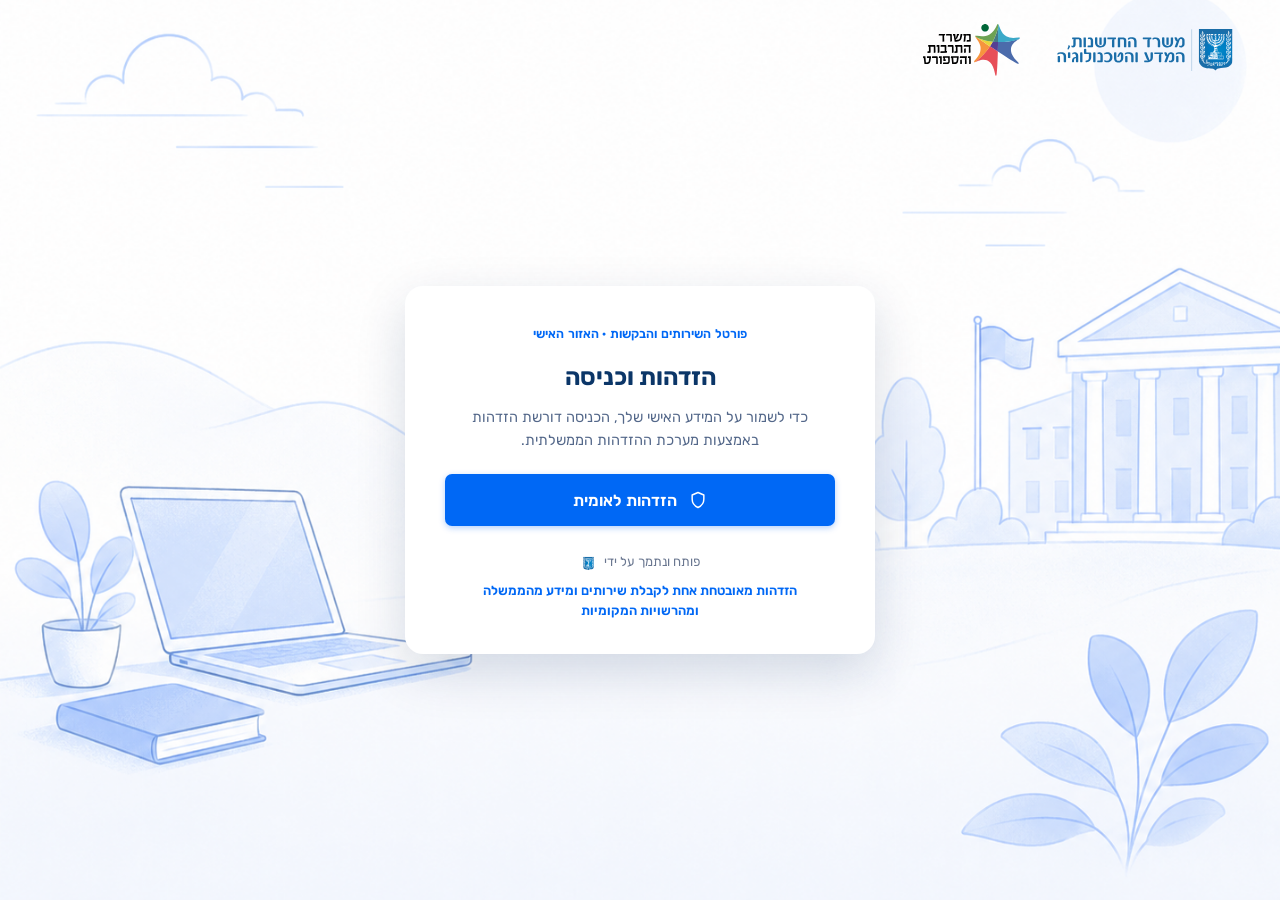
==== commit 7d50228d: "שיפורי טופס ואזור אישי — UX ועקביות עיצוב - טופס: סרגל זהות מינימלי (לוגו משרד מלא + שם בלבן, ללא מס" ====
--- a/Government Digital Platform/Prototype/index.html
+++ b/Government Digital Platform/Prototype/index.html
@@ -9,16 +9,16 @@
 <link rel="preconnect" href="https://fonts.gstatic.com" crossorigin>
 <link rel="preload" as="style" href="https://fonts.googleapis.com/css2?family=Rubik:wght@300;400;500;600;700;800&display=swap" onload="this.onload=null;this.rel='stylesheet'">
 <noscript><link rel="stylesheet" href="https://fonts.googleapis.com/css2?family=Rubik:wght@300;400;500;600;700;800&display=swap"></noscript>
-<link rel="stylesheet" href="styles.css?v=21">
+<link rel="stylesheet" href="styles.css?v=60">
 <style>body{font-family:'Rubik',system-ui,'Segoe UI',Arial,sans-serif}</style>
 </head>
 <body>
   <div id="app"></div>
 
-  <script src="data.js?v=21"></script>
-  <script src="components.js?v=21"></script>
-  <script src="screens-citizen.js?v=21"></script>
-  <script src="screens-operations.js?v=21"></script>
-  <script src="app.js?v=21"></script>
+  <script src="data.js?v=60"></script>
+  <script src="components.js?v=60"></script>
+  <script src="screens-citizen.js?v=60"></script>
+  <script src="screens-operations.js?v=60"></script>
+  <script src="app.js?v=60"></script>
 </body>
 </html>
--- a/Government Digital Platform/Prototype/styles.css
+++ b/Government Digital Platform/Prototype/styles.css
@@ -125,6 +125,9 @@
 .brand-lock .emblem{display:flex;align-items:center;color:var(--navy);flex-shrink:0}
 .govbar.dark .brand-lock .emblem{color:#fff}
 .brand-lock .emblem.ministry{background:#fff;border-radius:9px;padding:4px;box-shadow:var(--sh-1)}
+.brand-lock .emblem.ministry.no-chip{background:transparent;box-shadow:none;padding:0}
+.applic-brand{gap:10px}
+.applic-brand .bl-tx .wm{font-size:14px;font-weight:700;line-height:1.18;color:#fff;max-width:150px;white-space:normal;text-align:start}
 .brand-lock .bl-div{width:1px;height:34px;background:var(--line-2);flex-shrink:0}
 .govbar.dark .brand-lock .bl-div{background:rgba(255,255,255,.22)}
 .brand-lock .bl-tx{display:flex;flex-direction:column;line-height:1.18;text-align:start}
@@ -142,9 +145,22 @@
 .govbar .ctx{display:flex;flex-direction:column;align-items:flex-start;gap:5px;padding-inline-start:16px;margin-inline-start:8px;
   border-inline-start:1px solid rgba(255,255,255,.18);font-size:14px;font-weight:600}
 .govbar .ctx .ctx-sys{font-size:16.5px;font-weight:700;letter-spacing:-.01em;line-height:1}
+.govbar .ctx.ctx-static{gap:4px;padding-block:2px}
+.govbar .ctx .ctx-sub{font-size:12px;font-weight:500;color:rgba(255,255,255,.72);line-height:1}
 .govbar .ctx .sw{display:inline-flex;align-items:center;gap:6px;font-size:12.5px;font-weight:500;opacity:.9;cursor:pointer;white-space:nowrap;
   background:rgba(255,255,255,.12);padding:4px 11px;border-radius:var(--r-pill)}
 .govbar .ctx .sw:hover{opacity:1;background:rgba(255,255,255,.2)}
+/* בורר מערכת + תת-מערכת מאוחד */
+.govbar .ctx .sw.sw-combo{background:transparent;border-radius:8px;padding:6px 10px;gap:10px;opacity:1}
+.govbar .ctx .sw.sw-combo:hover{background:rgba(255,255,255,.14)}
+.govbar .ctx .sw.sw-combo[aria-expanded] .ic-svg{transition:transform .15s}
+.sw-combo .sw-stack{display:flex;flex-direction:column;align-items:flex-start;gap:2px;line-height:1.15}
+.sw-combo .sw-sys{font-size:16px;font-weight:700;color:#fff}
+.sw-combo .sw-sub{font-size:12px;font-weight:500;color:rgba(255,255,255,.72)}
+.subsysmenu.sysmenu{min-width:280px}
+.subsysmenu .ssm-head{font-size:11px;font-weight:700;color:var(--muted);padding:8px 10px 5px;letter-spacing:.03em}
+.subsysmenu .um-tx{flex:1}
+.subsysmenu .um-item.on .ic-svg{color:var(--blue)}
 .subsysmenu .um-item.on{color:var(--blue);background:var(--blue-l);font-weight:600}
 .dropdown-pop{background:#fff;border:1px solid var(--line);border-radius:12px;box-shadow:var(--sh-3);padding:6px}
 .dropdown-pop .dp-head{font-size:11.5px;font-weight:600;color:var(--muted);padding:8px 12px 6px;letter-spacing:.02em}
@@ -167,12 +183,12 @@
 .userpill{display:flex;align-items:center;gap:9px;height:40px;flex-shrink:0;box-sizing:border-box;border-radius:var(--r-pill);padding:0 14px 0 5px;font-size:13.5px;font-weight:600}
 .govbar.light .userpill{border:1px solid var(--line)}
 .govbar.light .userpill:hover{background:var(--bg)}
-.govbar.dark .userpill{background:rgba(255,255,255,.1);color:#fff}
-.govbar.dark .userpill:hover{background:rgba(255,255,255,.2)}
+.govbar.dark .userpill{background:transparent;color:#fff}
+.govbar.dark .userpill:hover{background:rgba(255,255,255,.12)}
 .userpill .up-tx{display:flex;flex-direction:column;text-align:start;line-height:1.15;white-space:nowrap}
 .userpill .sub{font-size:10.5px;font-weight:400;color:var(--muted);margin:0;max-width:none;line-height:1.15}
 .govbar.dark .userpill .sub{color:rgba(255,255,255,.65)}
-.userpill .up-tx + .ic-svg{opacity:.55}
+.userpill .up-tx + .ic-svg{opacity:.7;margin-inline-start:-4px}
 .ava{width:30px;height:30px;border-radius:50%;background:var(--blue);color:#fff;display:flex;align-items:center;
   justify-content:center;flex-shrink:0;order:-1}
 .ava .ic-svg{display:block}
@@ -212,7 +228,7 @@
 .nav .badge{margin-inline-start:auto;background:var(--danger);color:#fff;font-size:11px;font-weight:700;border-radius:var(--r-pill);padding:1px 7px;min-width:20px;text-align:center}
 .side .foot{margin-top:auto;padding:14px 12px 6px;font-size:11.5px;color:var(--muted)}
 
-.main{flex:1;padding:40px 48px;overflow:auto;width:100%;max-width:1320px;margin:0 auto}
+.main{flex:1;padding:28px 48px 40px;overflow:auto;width:100%;max-width:1320px;margin:0 auto}
 .main.narrow{max-width:1000px}
 
 /* ---- titles / breadcrumb ---- */
@@ -222,8 +238,8 @@
 .crumb .crumb-link{color:inherit;font:inherit;cursor:pointer;border-radius:4px}
 .crumb .crumb-link:hover{color:var(--blue);text-decoration:underline}
 .page-head{display:flex;justify-content:space-between;align-items:flex-start;gap:16px;flex-wrap:wrap;margin-bottom:10px}
-h1.title{font-size:32px;font-weight:600;line-height:1.2;color:var(--ink-strong);letter-spacing:0}
-h2.sec{font-size:19px;font-weight:600;color:var(--ink-strong);letter-spacing:0}
+h1.title{font-size:40px;font-weight:700;line-height:1.15;color:var(--ink-strong);letter-spacing:0;margin-bottom:0}
+h2.sec{font-size:24px;font-weight:600;line-height:1.25;color:var(--ink-strong);letter-spacing:0}
 .sub{color:var(--ink-soft);font-size:16px;line-height:1.6;margin-bottom:28px;max-width:780px}
 
 /* ============================================================
@@ -253,7 +269,7 @@
 .card.accent{position:relative;border-top:3px solid var(--blue)}
 .card.cta-band{background:var(--blue-l);border:1px solid #BBD4FF;box-shadow:none}
 .card-h{padding:18px 24px;border-bottom:1px solid var(--bg-2);display:flex;align-items:center;justify-content:space-between;gap:10px}
-.card-h b{font-size:16px;font-weight:600;display:flex;align-items:center;gap:10px;color:var(--ink-strong)}
+.card-h b{font-size:18px;font-weight:600;display:flex;align-items:center;gap:10px;color:var(--ink-strong)}
 .card-h b .ic-svg{color:var(--blue)}
 .card-b{padding:24px}
 .row{display:flex;gap:18px;flex-wrap:wrap}
@@ -300,7 +316,7 @@
 
 /* ---- section head with count ---- */
 .section-head{display:flex;align-items:center;gap:10px;margin:6px 0 4px}
-.section-head h2{font-size:21px;font-weight:600;color:var(--ink-strong)}
+.section-head h2{font-size:24px;font-weight:600;color:var(--ink-strong)}
 .section-head .cnt{background:var(--blue);color:#fff;font-size:12px;font-weight:700;border-radius:var(--r-pill);min-width:22px;height:22px;display:inline-flex;align-items:center;justify-content:center;padding:0 6px}
 .section-sub{color:var(--ink-soft);font-size:14px;margin-bottom:16px}
 
@@ -408,13 +424,13 @@
    ============================================================ */
 .gateway-wrap{flex:1;padding:56px 32px;background:radial-gradient(1100px 480px at 50% -10%, #EAF2FF, var(--bg) 62%)}
 .gateway-wrap .gw-head{text-align:center;margin-bottom:38px}
-.gateway-wrap .gw-head h1{font-size:30px;font-weight:800;color:var(--ink-strong)}
-.gateway-wrap .gw-head p{color:var(--ink-soft);margin-top:8px;font-size:15.5px}
+.gateway-wrap .gw-head h1{font-size:30px;font-weight:800;color:var(--ink-strong);margin:0;line-height:1.2}
+.gateway-wrap .gw-head p{color:var(--ink-soft);margin-top:4px;font-size:15.5px}
 .gateway{display:grid;grid-template-columns:repeat(auto-fill,minmax(280px,1fr));gap:20px;max-width:1060px;margin:0 auto}
 .gw-card{background:#fff;border:1px solid var(--line);border-radius:14px;overflow:hidden;box-shadow:var(--sh-1);
   text-align:start;transition:transform .16s,box-shadow .16s,border-color .16s;display:flex;flex-direction:column}
 .gw-card:not(.disabled):hover{transform:translateY(-3px);box-shadow:var(--sh-3);border-color:#BBD4FF}
-.gw-card .banner{height:128px;background:var(--gov-grad);display:flex;align-items:center;justify-content:center;position:relative;overflow:hidden}
+.gw-card .banner{height:150px;background:var(--gov-grad);display:flex;align-items:center;justify-content:center;position:relative;overflow:hidden}
 .gw-card .banner .bn-img{position:absolute;inset:0;width:100%;height:100%;object-fit:cover;object-position:center}
 .gw-card .banner .gw-logo{width:58px;height:58px;border-radius:15px;background:rgba(255,255,255,.18);color:#fff;display:flex;align-items:center;justify-content:center;font-weight:700;font-size:26px;border:1px solid rgba(255,255,255,.25)}
 .gw-card .banner .tag{position:absolute;z-index:2;inset-block-start:14px;inset-inline-start:14px;font-size:11px;font-weight:600;color:#fff;background:rgba(11,54,104,.78);border:1px solid rgba(255,255,255,.3);border-radius:var(--r-pill);padding:3px 11px;backdrop-filter:blur(2px)}
@@ -562,7 +578,13 @@
 .check input{margin-top:3px;width:17px;height:17px;accent-color:var(--blue);flex-shrink:0}
 
 /* stepper */
-.stepper{display:flex;align-items:flex-start;gap:0;margin:6px 0 10px;overflow-x:auto;padding-bottom:6px}
+.stepper{display:flex;align-items:flex-start;gap:0;margin:0;overflow-x:auto;padding-bottom:6px}
+.stepper-wrap{position:sticky;top:0;z-index:50;background:var(--bg);padding:12px 0 8px;margin:6px 0 14px}
+/* בטופס: הסטפר הדביק נפרס לרוחב כל המסך כך שלא נראה תוכן מהצדדים בגלילה */
+.main.formpage .stepper-wrap{width:100vw;margin-inline:calc(50% - 50vw);padding-inline:max(20px,calc((100vw - 900px)/2))}
+body.formbar{overflow-x:clip}
+.stepper-wrap::after{content:"";position:absolute;left:0;right:0;top:100%;height:18px;pointer-events:none;
+  background:linear-gradient(var(--bg),rgba(241,247,255,0))}
 .step{display:flex;flex-direction:column;align-items:center;gap:8px;font-size:13px;color:var(--muted);font-weight:500;flex:1;min-width:96px;position:relative;text-align:center}
 .step .c{width:34px;height:34px;border-radius:50%;border:2px solid var(--line-2);display:flex;align-items:center;justify-content:center;font-size:14px;font-weight:600;background:#fff;color:var(--muted);z-index:2;transition:all .12s}
 .step .lbl{padding:0 6px;line-height:1.25}
@@ -571,7 +593,7 @@
 .step.done .c{background:var(--ok);border-color:var(--ok);color:#fff}
 .step.done::before{background:var(--ok)}
 .step.on{color:var(--blue)}
-.step.on .c{border-color:var(--blue);background:var(--blue);color:#fff;box-shadow:0 0 0 4px rgba(0,104,245,.16)}
+.step.on .c{border-color:var(--blue);background:var(--blue);color:#fff}
 .step.clickable{cursor:pointer}
 .progressbar{height:6px;background:var(--bg-2);border-radius:var(--r-pill);overflow:hidden;margin:18px 0 22px}
 .progressbar > i{display:block;height:100%;background:var(--blue);border-radius:var(--r-pill);transition:width .3s}
@@ -598,23 +620,31 @@
 .form-table{width:100%;border-collapse:collapse;font-size:13.5px;margin-bottom:10px}
 .form-table th{background:var(--bg);color:var(--ink-soft);text-align:start;padding:10px 12px;font-weight:600;font-size:12.5px;border-bottom:1px solid var(--line)}
 .form-table td{border-bottom:1px solid var(--bg-2);padding:8px 12px;vertical-align:middle}
-.form-table input,.form-table select{border:1px solid var(--line-2);border-radius:6px;padding:8px 10px;font-size:13.5px;width:100%;min-width:90px}
+.form-table input,.form-table select{border:1px solid var(--line-2);border-radius:6px;padding:8px 10px;font-size:13.5px;width:100%;min-width:90px;text-align:right}
+.field input,.field textarea,.field select{text-align:right}
 .form-table .row-del{color:var(--danger);width:30px;height:30px;border-radius:6px;display:inline-flex;align-items:center;justify-content:center}
 .form-table .row-del:hover{background:var(--st-rej-b)}
 .track-cards{display:grid;grid-template-columns:repeat(3,1fr);gap:14px;margin-bottom:8px}
 .track-card{border:1.5px solid var(--line);border-radius:var(--r);padding:18px 16px;text-align:center;cursor:pointer;transition:all .12s;background:#fff}
 .track-card:hover{border-color:var(--blue);background:var(--blue-l2)}
 .track-card.on{border-color:var(--blue);background:var(--blue-l);box-shadow:0 0 0 2px var(--blue) inset}
-.track-card .tc-em{font-size:30px;margin-bottom:8px}
+.track-card .tc-em{display:inline-flex;align-items:center;justify-content:center;width:58px;height:58px;border-radius:50%;background:var(--blue-l);color:var(--blue);margin:0 auto 12px;transition:all .12s}
+.track-card:hover .tc-em{background:#DEEBFF}
+.track-card.on .tc-em{background:#fff;box-shadow:0 2px 8px rgba(0,104,245,.18)}
 .track-card b{font-size:15px;color:var(--ink-strong);display:block}
 .track-card p{font-size:12.5px;color:var(--ink-soft);margin-top:5px;line-height:1.5}
-.sig-pad{border:1.5px dashed var(--line-2);border-radius:var(--r);height:120px;display:flex;align-items:center;justify-content:center;color:var(--muted);font-size:13.5px;background:var(--bg);margin-bottom:8px}
+.sig-wrap{position:relative;margin-bottom:8px}
+.sig-pad{display:block;width:100%;height:140px;border:1.5px dashed var(--line-2);border-radius:var(--r);background:var(--bg);touch-action:none;cursor:crosshair}
+.sig-pad.signed{border-style:solid;border-color:var(--blue);background:#fff}
+.sig-ph{position:absolute;inset:0;display:flex;align-items:center;justify-content:center;gap:7px;color:var(--muted);font-size:13.5px;pointer-events:none}
+.sig-pad.signed + .sig-ph{display:none}
 .sum-block{border:1px solid var(--line);border-radius:var(--r);padding:16px 18px;margin-bottom:14px}
 .sum-block .sb-h{display:flex;align-items:center;justify-content:space-between;margin-bottom:10px}
 .sum-block .sb-h b{font-size:15px;color:var(--ink-strong)}
-.sum-block .sb-grid{display:grid;grid-template-columns:repeat(2,1fr);gap:8px 24px;font-size:14px}
-.sum-block .sb-grid .k{color:var(--muted)}
-.sum-block .sb-grid .v{color:var(--ink-strong);font-weight:500}
+.sum-block .sb-grid{display:grid;grid-template-columns:repeat(2,1fr);gap:14px 24px;font-size:14px}
+.sum-block .sb-item{display:flex;flex-direction:column;gap:3px;text-align:right}
+.sum-block .sb-item .k{color:var(--muted);font-size:12.5px}
+.sum-block .sb-item .v{color:var(--ink-strong);font-weight:500;font-size:14.5px}
 
 .dropzone{border:2px dashed var(--line-2);border-radius:var(--r);padding:26px;text-align:center;color:var(--muted);font-size:14px;background:var(--bg);transition:all .12s;cursor:pointer}
 .dropzone:hover{border-color:var(--blue);background:var(--blue-l)}
@@ -623,9 +653,14 @@
 .filechip{display:inline-flex;align-items:center;gap:10px;background:var(--bg);border:1px solid var(--line);border-radius:var(--r);padding:11px 14px;font-size:13.5px;font-weight:500;width:100%;color:var(--ink)}
 .filechip .x{margin-inline-start:auto;color:var(--muted);cursor:pointer}
 .filechip.ok{background:var(--st-appr-b);border-color:#A7D7B4}
-.formfoot{display:flex;justify-content:space-between;align-items:center;border-top:1px solid var(--bg-2);padding-top:20px;margin-top:22px;flex-wrap:wrap;gap:12px}
+.formfoot{position:fixed;left:0;right:0;bottom:0;z-index:200;display:flex;justify-content:space-between;align-items:center;
+  background:#fff;border-top:1px solid var(--line);box-shadow:0 -5px 18px rgba(6,40,90,.10);
+  padding:13px 40px;gap:12px;flex-wrap:wrap}
 .formfoot .acts{display:flex;gap:10px;align-items:center;flex-wrap:wrap}
-.autosave{font-size:13px;color:var(--muted);display:flex;align-items:center;gap:7px}
+.autosave{font-size:13px;color:var(--muted);display:flex;align-items:center;gap:6px}
+.autosave .as-note{display:inline-block;max-width:0;overflow:hidden;opacity:0;white-space:nowrap;color:var(--st-appr-t);font-weight:600;transition:max-width .35s ease,opacity .25s ease}
+.autosave.saving .as-note{max-width:220px;opacity:1}
+.autosave.saving{color:var(--st-appr-t)}
 .note{font-size:13.5px;color:var(--muted);margin-top:7px}
 
 /* ============================================================
@@ -736,7 +771,205 @@
   .case-head,.case-actions{flex-direction:column;align-items:stretch}
   .toolbar .field{min-width:100%!important}
   .main{padding:24px 18px}
-  h1.title{font-size:27px}
+  h1.title{font-size:30px}
   .landing-top{padding:0 16px}
 }
+
+/* ============================================================
+   1 · מסך כניסה (Sign-in) — כרטיס ממורכז על רקע מאויר רך
+   ============================================================ */
+.signin{flex:1;display:flex;flex-direction:column;min-height:100vh;position:relative;background:var(--bg)}
+.signin::before{content:"";position:absolute;inset:0;pointer-events:none;
+  background:url('assets/signin-bg.png') no-repeat bottom center;background-size:cover}
+.signin-top{display:flex;justify-content:flex-start;padding:24px 40px;position:relative;z-index:2}
+.ministries{display:flex;align-items:center;gap:30px}
+.ministries .min-logo{height:52px;width:auto;display:block}
+.signin-stage{flex:1;display:flex;align-items:center;justify-content:center;padding:10px 20px 70px;position:relative;z-index:2}
+.signin-card{background:#fff;border-radius:18px;box-shadow:0 18px 50px rgba(6,40,90,.16);
+  width:100%;max-width:470px;padding:38px 40px 34px;text-align:center}
+.signin-card .sc-kicker{font-size:12.5px;font-weight:600;color:var(--blue);letter-spacing:.01em;margin-bottom:14px;text-align:center}
+.signin-card h2{font-size:24px;font-weight:700;color:var(--ink-strong);text-align:center}
+.signin-card>p{color:var(--ink-soft);font-size:14.5px;line-height:1.6;margin:10px 0 22px;text-align:center}
+.signin-card .id-btn{margin:0}
+.signin-card .sc-byline{display:flex;align-items:center;justify-content:center;gap:7px;color:var(--muted);font-size:13px;margin:26px 0 8px}
+.signin-card .govil-mark{height:18px;width:auto}
+.signin-card .sc-foot{color:var(--blue);font-weight:600;font-size:13px;text-align:center;line-height:1.5;max-width:330px;margin:0 auto}
+
+/* ============================================================
+   2 · מערכת הזדהות לאומית (gov.il) — Placeholder ספק חיצוני
+   ============================================================ */
+.govauth{flex:1;display:flex;flex-direction:column;min-height:100vh;background:#EAF1FB}
+.ga-bar{display:flex;align-items:center;justify-content:space-between;gap:18px;
+  background:#fff;border-bottom:1px solid var(--line);padding:12px 32px;flex-wrap:wrap}
+.ga-brand{display:flex;align-items:center;gap:12px}
+.ga-brand .ga-tx{font-weight:700;color:var(--ink-strong);font-size:15.5px}
+.ga-brand .ga-flag{font-weight:800;color:#0B5FD6;font-size:13px;border:1.5px solid #0B5FD6;border-radius:6px;padding:2px 8px}
+.ga-links{display:flex;align-items:center;gap:22px;color:var(--ink-soft);font-size:13.5px}
+.ga-links .ga-link{display:inline-flex;align-items:center;gap:6px;cursor:pointer}
+.ga-links .ga-link b{color:var(--ink-strong);text-decoration:underline}
+.ga-main{flex:1;padding:42px 24px 64px;display:flex;flex-direction:column;align-items:center}
+.ga-title{font-size:30px;font-weight:800;color:var(--ink-strong);text-align:center;margin-bottom:30px}
+.ga-card{background:#fff;border-radius:16px;box-shadow:0 12px 40px rgba(6,40,90,.10);
+  width:100%;max-width:1040px;display:grid;grid-template-columns:1fr 1px 1fr;gap:0;overflow:hidden}
+.ga-col{padding:42px 56px}
+.ga-pass{order:3} .ga-sep{order:2} .ga-reg{order:1}
+.ga-sep{background:var(--line)}
+.ga-col h2{font-size:22px;font-weight:700;color:var(--ink-strong);display:flex;align-items:center;gap:9px;margin-bottom:24px}
+.ga-pass h2{justify-content:flex-end}
+.ga-lbl{display:block;font-size:15px;color:var(--ink-strong);font-weight:500;text-align:right;margin:16px 0 7px}
+.ga-inp{width:100%;border:1px solid var(--line-2);border-radius:9px;padding:13px 14px;font-size:15px;
+  font-family:inherit;text-align:center;color:var(--ink);background:#fff}
+.ga-inp:focus{border-color:var(--blue);outline:none}
+.ga-forgot{display:block;text-align:start;color:#0B5FD6;font-weight:600;font-size:14px;margin:14px 0 0;text-decoration:underline}
+.ga-submit{width:100%;display:flex;align-items:center;justify-content:center;gap:12px;position:relative;
+  background:var(--blue);color:#fff;border-radius:8px;padding:16px;font-size:17px;font-weight:600;margin:22px 0 0;
+  box-shadow:0 2px 6px rgba(0,104,245,.3);transition:background .12s}
+.ga-submit:hover{background:var(--blue-d)}
+.ga-submit .ga-sh{display:flex;border-inline-end:1px solid rgba(255,255,255,.4);padding-inline-end:12px}
+.ga-more{margin-top:30px}
+.ga-more-h{text-align:center;font-weight:700;color:var(--ink-strong);font-size:15px;margin-bottom:16px}
+.ga-tiles{display:grid;grid-template-columns:repeat(3,1fr);gap:14px}
+.ga-tile{display:flex;flex-direction:column;align-items:center;gap:12px;border:1px solid var(--line-2);border-radius:12px;
+  padding:18px 6px 14px;background:#fff;font-size:13.5px;font-weight:600;color:var(--ink-strong);text-align:center;transition:all .12s}
+.ga-tile:hover{border-color:var(--blue);box-shadow:var(--sh-1);transform:translateY(-1px)}
+.ga-tile .gt-ic{height:44px;display:flex;align-items:center}
+.ga-reg{display:flex;flex-direction:column;align-items:center;justify-content:center;text-align:center}
+.ga-reg p{color:var(--ink-soft);font-size:15px;line-height:1.6;margin:8px 0 22px;max-width:300px}
+.ga-regbtn{border:1.5px solid var(--blue);color:var(--blue);font-weight:700;font-size:16px;border-radius:8px;padding:14px 60px;transition:all .12s}
+.ga-regbtn:hover{background:var(--blue-l)}
+.ga-note{display:flex;align-items:center;gap:8px;color:var(--muted);font-size:13px;margin-top:24px}
+
+/* ============================================================
+   4 · אזור אישי — Hero + רשימת בקשות מקובצת (Figma)
+   ============================================================ */
+.main.appcol{max-width:960px}
+.main.formpage{overflow:visible;max-width:996px}
+
+/* טופס: כרטיסיות מקטעים */
+.form-sections{display:flex;flex-direction:column;gap:18px}
+.form-card{background:#fff;border:1px solid #EEF2F8;border-radius:var(--r-lg);box-shadow:var(--sh-1);padding:22px 26px}
+.form-card .form-sec{margin:0 0 18px;font-size:18px}
+.form-card .form-sec:not(:first-child){margin-top:26px}
+.form-card>.row:last-child,.form-card>.repeat-card:last-child,.form-card>.btn-add:last-child{margin-bottom:0}
+
+/* רכיב שדה נפתח מותאם (מחליף select נייטיב) */
+select[data-enh]{display:none!important}
+.uisel{position:relative;width:100%}
+.uisel-btn{display:flex;align-items:center;justify-content:space-between;gap:8px;width:100%;background:#fff;color:var(--ink);
+  border:1px solid var(--line-2);border-radius:var(--r);padding:12px 14px;font-size:15px;font-family:inherit;text-align:right;cursor:pointer;
+  transition:border-color .12s,box-shadow .12s}
+.uisel-btn:hover{border-color:var(--line-2)}
+.uisel-btn[aria-expanded="true"]{border-color:var(--blue);box-shadow:var(--ring)}
+.uisel-btn:disabled{background:var(--bg);color:var(--ink-soft);cursor:default}
+.uisel-val{flex:1;text-align:right;white-space:nowrap;overflow:hidden;text-overflow:ellipsis}
+.uisel-chev{display:flex;color:var(--muted);transition:transform .15s}
+.uisel-btn[aria-expanded="true"] .uisel-chev{transform:rotate(180deg)}
+.uisel-menu{position:absolute;top:calc(100% + 6px);inset-inline:0;z-index:80;background:#fff;border:1px solid var(--line);
+  border-radius:10px;box-shadow:var(--sh-2);padding:6px;max-height:280px;overflow:auto}
+.uisel-opt{display:flex;align-items:center;width:100%;text-align:right;justify-content:flex-start;padding:10px 12px;border-radius:7px;
+  font-size:14.5px;color:var(--ink-strong);cursor:pointer;transition:background .1s}
+.uisel-opt:hover{background:var(--bg)}
+.uisel-opt.on{background:var(--blue-l);color:var(--blue);font-weight:600}
+.form-table .uisel-btn{padding:8px 10px;font-size:13.5px}
+
+/* סרגל פעולות תחתון — קבוע, מקצה לקצה */
+body.formbar{padding-bottom:84px}
+
+/* דיאלוג (Modal) — מערכת העיצוב */
+.modal-overlay{position:fixed;inset:0;background:rgba(11,46,92,.5);display:flex;align-items:center;justify-content:center;z-index:1000;padding:20px;animation:mfade .15s ease}
+.modal{background:#fff;border-radius:16px;box-shadow:0 24px 60px rgba(6,40,90,.32);max-width:430px;width:100%;padding:30px 28px 26px;text-align:center;animation:mpop .18s ease}
+.modal-ic{width:60px;height:60px;border-radius:50%;background:var(--st-wait-b);color:var(--st-wait-t);display:flex;align-items:center;justify-content:center;margin:0 auto 16px}
+.modal h3{font-size:21px;font-weight:700;color:var(--ink-strong);margin-bottom:8px}
+.modal p{color:var(--ink-soft);font-size:14.5px;line-height:1.6;margin-bottom:24px}
+.modal-acts{display:flex;flex-direction:column;gap:10px}
+.modal-acts .btn{width:100%;justify-content:center}
+.btn-danger-out{background:#fff;border:1px solid var(--danger);color:var(--danger);font-weight:600}
+.btn-danger-out:hover{background:#FDECEA}
+@keyframes mfade{from{opacity:0}to{opacity:1}}
+@keyframes mpop{from{transform:scale(.96);opacity:0}to{transform:scale(1);opacity:1}}
+/* בטופס: סרגל הזהות נגלל עם הדף (הסטפר הוא האלמנט הדביק) */
+body.formbar .govbar{position:static}
+.lrow .nm .badge-st{margin-inline-start:8px;vertical-align:middle}
+.apphero{display:flex;align-items:center;justify-content:space-between;gap:28px;position:relative;
+  overflow:visible;min-height:140px;padding:28px 36px;margin:20px 0 60px}
+.apphero .hero-tx{text-align:right;position:relative;z-index:2;flex:1;min-width:0;max-width:none}
+.apphero .hero-tx h2{font-size:27px;margin:0;line-height:1.15}
+.apphero .hero-tx p{margin:4px 0 0}
+.apphero .hero-art-card{position:relative;z-index:3;flex-shrink:0;background:#fff;border-radius:18px;overflow:hidden;
+  box-shadow:0 16px 40px rgba(6,40,90,.24);padding:0;width:368px;height:204px;
+  margin-top:-38px;margin-bottom:-38px;display:flex}
+.apphero .hero-art-img{width:100%;height:100%;object-fit:cover;display:block}
+
+.app-list-head{margin:2px 0 14px}
+.app-list-head h2{font-size:24px;font-weight:600;color:var(--ink-strong);text-align:right}
+.app-filters{display:flex;gap:16px;margin-bottom:28px}
+.app-filters .field{flex:1;min-width:0;margin:0}
+.app-filters .field:first-child{flex:2}
+.app-filters .field label{display:block;text-align:right}
+
+.reqgroup{margin-bottom:22px}
+.rg-title{font-size:15px;font-weight:700;color:var(--ink-strong);text-align:right;margin-bottom:12px}
+.reqcards{display:flex;flex-direction:column;gap:14px}
+
+.reqcard{display:flex;align-items:center;gap:18px;background:#fff;border:1px solid var(--line);border-radius:14px;
+  padding:18px 22px;box-shadow:var(--sh-1);transition:box-shadow .14s,border-color .14s,transform .14s}
+.reqcard:hover{box-shadow:var(--sh-2);transform:translateY(-1px)}
+.reqcard.is-todo{border-color:#C7DEFF;box-shadow:0 6px 20px rgba(0,104,245,.12);background:linear-gradient(180deg,#FBFDff,#fff)}
+.reqcard .rc-ic{flex-shrink:0;width:48px;height:48px;border-radius:12px;background:var(--blue-l);color:var(--blue);
+  display:flex;align-items:center;justify-content:center}
+.reqcard.is-todo .rc-ic{background:#DEEBFF}
+.reqcard .rc-body{flex:1;min-width:0;text-align:right}
+.reqcard .rc-title{font-size:16px;font-weight:700;color:var(--ink-strong);line-height:1.3}
+.reqcard .rc-meta{font-size:12.5px;color:var(--muted);margin-top:5px}
+.reqcard .rc-desc{font-size:13.5px;color:var(--ink-soft);margin-top:8px;line-height:1.55}
+.reqcard .rc-side{display:flex;align-items:center;gap:12px;flex-shrink:0}
+.reqcard .rc-act{white-space:nowrap}
+.reqcard .rc-more{width:34px;height:34px;border-radius:9px;color:var(--muted);display:flex;align-items:center;justify-content:center;transition:background .12s}
+.reqcard .rc-more:hover{background:var(--bg)}
+
+.app-empty{background:#fff;border:1px solid var(--line);border-radius:16px;box-shadow:var(--sh-1);
+  padding:56px 32px;text-align:center;display:flex;flex-direction:column;align-items:center;max-width:680px;margin:0 auto}
+.app-empty .ae-ic{width:84px;height:84px;border-radius:50%;background:var(--blue-l);color:var(--blue);
+  display:flex;align-items:center;justify-content:center;margin-bottom:22px}
+.app-empty h2{font-size:23px;font-weight:700;color:var(--ink-strong)}
+.app-empty p{color:var(--ink-soft);font-size:15px;line-height:1.65;max-width:480px;margin:12px 0 26px}
+.app-empty .ae-feats{display:grid;grid-template-columns:repeat(3,1fr);gap:14px;margin-top:40px;width:100%;padding-top:28px;border-top:1px solid var(--bg-2)}
+.app-empty .ae-feat{display:flex;align-items:flex-start;gap:11px;text-align:right}
+.app-empty .ae-feat-ic{flex-shrink:0;width:38px;height:38px;border-radius:10px;background:var(--blue-l);color:var(--blue);display:flex;align-items:center;justify-content:center}
+.app-empty .ae-feat-tx b{display:block;font-size:14px;color:var(--ink-strong);font-weight:600}
+.app-empty .ae-feat-tx p{font-size:12.5px;color:var(--ink-soft);line-height:1.45;margin:3px 0 0;max-width:none}
+@media(max-width:680px){.app-empty .ae-feats{grid-template-columns:1fr}}
+
+.bar-newreq{display:inline-flex;align-items:center;justify-content:center;gap:8px;background:transparent;color:#fff;
+  border:1.5px solid rgba(255,255,255,.9);font-family:'Rubik',system-ui,sans-serif;font-weight:500;font-size:15px;line-height:18px;
+  padding:9px 22px;border-radius:7px;white-space:nowrap;cursor:pointer;box-shadow:none;transition:background .12s}
+.bar-newreq:hover{background:rgba(255,255,255,.14)}
+.bar-newreq .ic-svg{flex-shrink:0}
+.bar-exit{display:inline-flex;align-items:center;gap:7px;background:transparent;color:#fff;border:1px solid rgba(255,255,255,.4);border-radius:7px;padding:8px 16px;font-size:14px;font-weight:500;cursor:pointer;transition:background .12s,border-color .12s}
+.bar-exit:hover{background:rgba(255,255,255,.14);border-color:rgba(255,255,255,.7)}
+.bar-exit .ic-svg{flex-shrink:0}
+.bar-autosave{color:rgba(255,255,255,.82);font-size:13px;gap:7px}
+.bar-autosave .ic-svg{color:rgba(255,255,255,.7)}
+.bar-autosave .as-note{color:#BFF0CF}
+.bar-autosave.saving{color:#fff}
+
+/* art-slot עם תמונה אמיתית (Hero מערכת) */
+.art-slot.has-art{background:linear-gradient(135deg,#EAF2FF,#DCEBFF)}
+
+@media(max-width:980px){
+  .ga-card{grid-template-columns:1fr;max-width:480px}
+  .ga-sep{display:none}
+  .ga-col{padding:30px 26px}
+  .ga-links{display:none}
+  .ga-title{font-size:24px}
+  .apphero{flex-direction:column-reverse;align-items:stretch}
+  .apphero .hero-art-card{margin:0 auto 16px;width:100%;max-width:320px;height:150px}
+  .apphero .hero-tx{margin:0;padding:0}
+  .reqcard{flex-wrap:wrap;gap:12px}
+  .reqcard .rc-body{flex-basis:100%;order:2}
+  .reqcard .rc-side{order:3;width:100%;justify-content:flex-end}
+  .app-filters .field{min-width:100%}
+  .signin-top{padding:18px 16px}
+  .ministries{gap:16px}
+}
 @media(max-width:560px){.stats{grid-template-columns:1fr}.landing-mid h1{font-size:32px}.dm-list{grid-template-columns:1fr}}
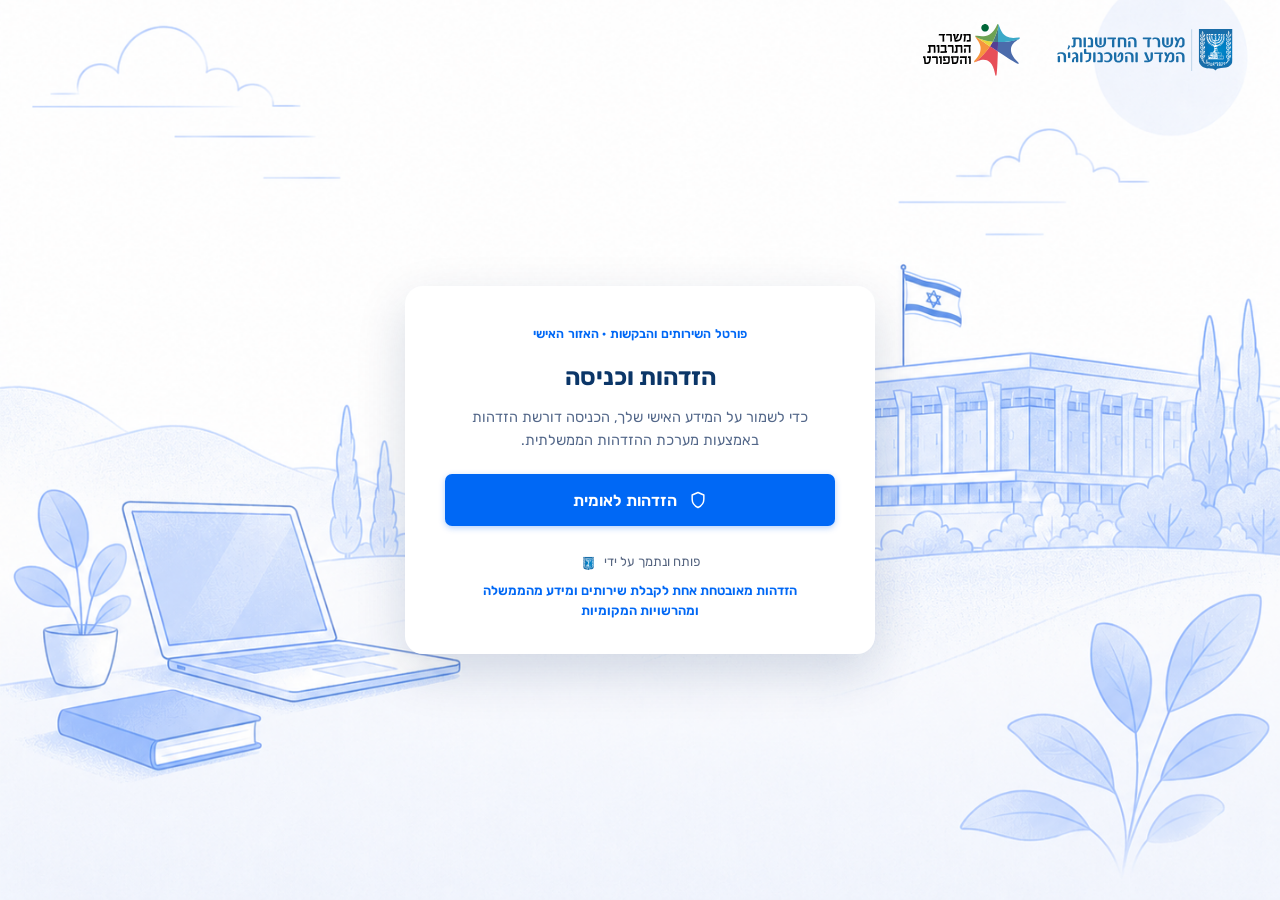
==== commit 7aa88087: "מערכות שטוחות, נגישות AA, רספונסיביות מובייל וולידציה להמחשה - ביטול תת-מערכות: SYS_MAP שטוח (נהיגה " ====
--- a/Government Digital Platform/Prototype/index.html
+++ b/Government Digital Platform/Prototype/index.html
@@ -9,16 +9,16 @@
 <link rel="preconnect" href="https://fonts.gstatic.com" crossorigin>
 <link rel="preload" as="style" href="https://fonts.googleapis.com/css2?family=Rubik:wght@300;400;500;600;700;800&display=swap" onload="this.onload=null;this.rel='stylesheet'">
 <noscript><link rel="stylesheet" href="https://fonts.googleapis.com/css2?family=Rubik:wght@300;400;500;600;700;800&display=swap"></noscript>
-<link rel="stylesheet" href="styles.css?v=60">
+<link rel="stylesheet" href="styles.css?v=66">
 <style>body{font-family:'Rubik',system-ui,'Segoe UI',Arial,sans-serif}</style>
 </head>
 <body>
   <div id="app"></div>
 
-  <script src="data.js?v=60"></script>
-  <script src="components.js?v=60"></script>
-  <script src="screens-citizen.js?v=60"></script>
-  <script src="screens-operations.js?v=60"></script>
-  <script src="app.js?v=60"></script>
+  <script src="data.js?v=66"></script>
+  <script src="components.js?v=66"></script>
+  <script src="screens-citizen.js?v=66"></script>
+  <script src="screens-operations.js?v=66"></script>
+  <script src="app.js?v=66"></script>
 </body>
 </html>
--- a/Government Digital Platform/Prototype/styles.css
+++ b/Government Digital Platform/Prototype/styles.css
@@ -14,7 +14,7 @@
   --ink:#0C3058;           /* טקסט גוף (navy) */
   --ink-strong:#0B3668;    /* כותרות */
   --ink-soft:#54688A;      /* טקסט משני */
-  --muted:#6A7790;
+  --muted:#566580;
   --line:#E4E9F2;          /* גבולות */
   --line-2:#CFD8E6;
   --surface:#FFFFFF;
@@ -569,6 +569,10 @@
   background-repeat:no-repeat;background-position:left 14px center;background-size:16px;padding-left:42px}
 .field input:focus,.field select:focus,.field textarea:focus{outline:none;border-color:var(--blue);box-shadow:var(--ring)}
 .field.err input,.field.err select{border-color:var(--danger);box-shadow:0 0 0 3px rgba(194,36,27,.14)}
+.field.err .uisel-btn{border-color:var(--danger);box-shadow:0 0 0 3px rgba(194,36,27,.14)}
+.field.err .dropzone{border-color:var(--danger);background:rgba(194,36,27,.04)}
+.check.err{color:var(--danger)}
+.check.err input{outline:2px solid var(--danger);outline-offset:2px}
 .field .errmsg{font-size:13px;color:var(--danger);font-weight:500;display:none}
 .field.err .errmsg{display:block}
 .field .ok-tag{font-size:12.5px;color:var(--ok);font-weight:600}
@@ -742,6 +746,21 @@
 .menu-overlay{display:none;position:fixed;inset:0;background:rgba(11,46,92,.45);z-index:45}
 @media(min-width:981px){.sticky-cta{position:sticky;top:84px}}
 
+/* ===== סרגל אזור-אישי במובייל: צמצום לאלמנטים חיוניים ===== */
+@media(max-width:680px){
+  .govbar{padding:0 12px;gap:8px}
+  .govbar .left{gap:8px;min-width:0;flex:1}
+  .applic-brand .bl-tx{display:none}              /* רק סמל המשרד */
+  .govbar .ctx{padding-inline-start:10px;margin-inline-start:4px;min-width:0}
+  .sw-combo .sw-sys,.ctx-static .ctx-sys{max-width:42vw;overflow:hidden;text-overflow:ellipsis;white-space:nowrap;display:inline-block}
+  .bar-newreq .btn-lbl{display:none}               /* כפתור אייקון בלבד */
+  .bar-newreq{padding:9px 11px}
+  .bar-exit .btn-lbl{display:none}
+  .bar-exit{padding:8px 11px}
+  .userpill .up-tx{display:none}                   /* אווטאר + חץ בלבד */
+  .userpill{padding:0 6px;gap:4px}
+  .bar-autosave .as-note{display:none}
+}
 @media(max-width:980px){
   .hamburger{display:flex}
   .hdr-search{display:none}
@@ -780,7 +799,7 @@
    ============================================================ */
 .signin{flex:1;display:flex;flex-direction:column;min-height:100vh;position:relative;background:var(--bg)}
 .signin::before{content:"";position:absolute;inset:0;pointer-events:none;
-  background:url('assets/signin-bg.png') no-repeat bottom center;background-size:cover}
+  background:url('assets/signin-bg.png?v=2') no-repeat bottom center;background-size:cover}
 .signin-top{display:flex;justify-content:flex-start;padding:24px 40px;position:relative;z-index:2}
 .ministries{display:flex;align-items:center;gap:30px}
 .ministries .min-logo{height:52px;width:auto;display:block}
